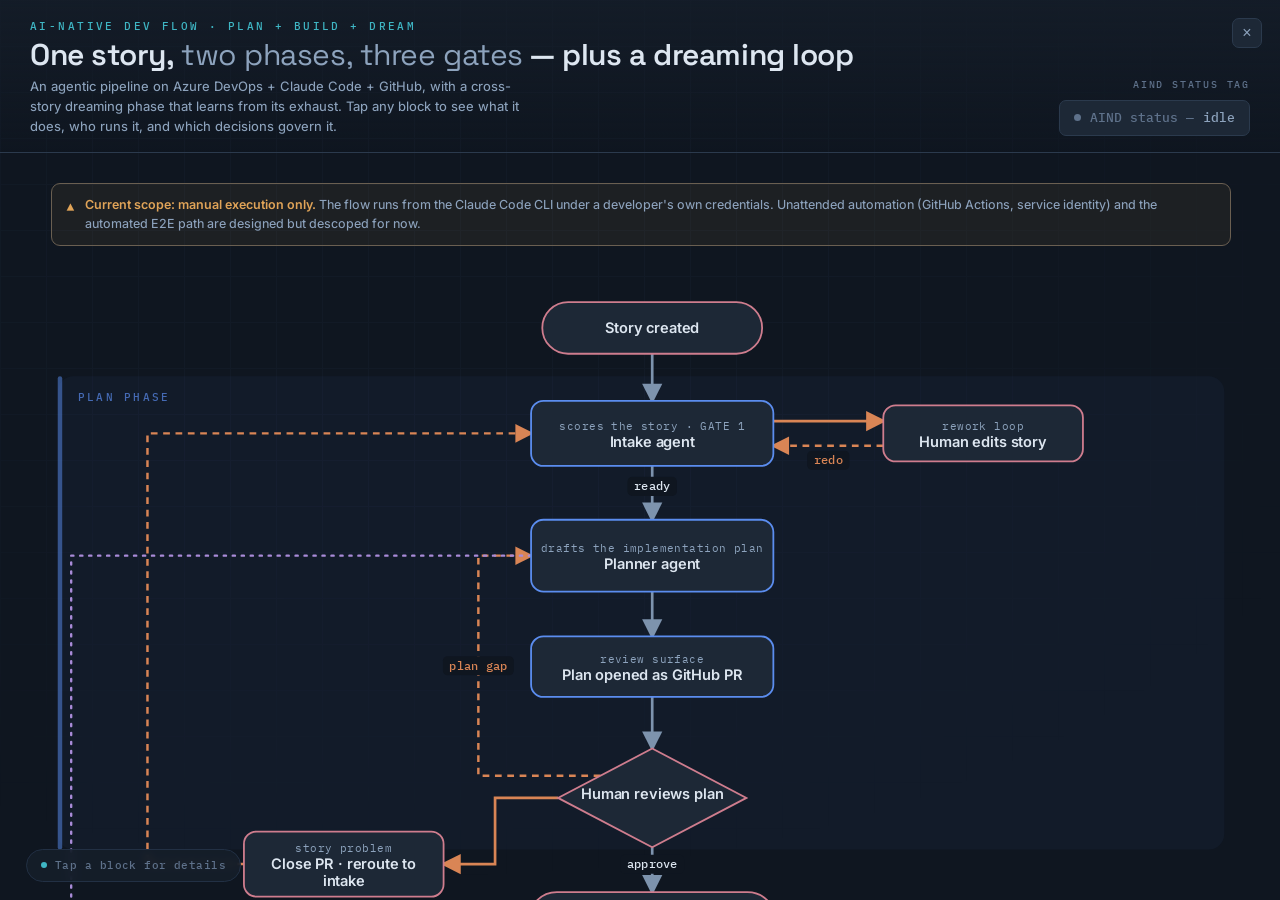
==== docs/index.html @ 2ff42624 "deploy: publish aind-flow.html to Pages (docs/index.html)" ====
<!DOCTYPE html>
<html lang="en">
<head>
<meta charset="UTF-8">
<meta name="viewport" content="width=device-width, initial-scale=1.0">
<title>AI-Native Dev Flow</title>
<link rel="preconnect" href="https://fonts.googleapis.com">
<link rel="preconnect" href="https://fonts.gstatic.com" crossorigin>
<link href="https://fonts.googleapis.com/css2?family=Space+Grotesk:wght@400;500;600;700&family=IBM+Plex+Mono:wght@400;500;600&family=Inter:wght@400;450;500;600&display=swap" rel="stylesheet">
<style>
  :root{
    --ground:#0f1620;
    --surface:#161f2b;
    --surface-2:#1d2836;
    --line:#2b3a4d;
    --line-soft:#223044;
    --text:#dde6f0;
    --text-dim:#8da3bd;
    --text-faint:#5e718a;
    --plan:#5b8def;
    --build:#8ea8c9;
    --cold:#3fb6c4;
    --warm:#e0a458;
    --gate:#d98555;
    --human:#cf7d8e;
    --terminal:#6fcf97;
    --dream:#a98bd8;
    --shadow:0 18px 50px -12px rgba(0,0,0,.6);
  }
  *{box-sizing:border-box;margin:0;padding:0}
  html,body{height:100%}
  body{
    background:var(--ground);
    color:var(--text);
    font-family:'Inter',system-ui,sans-serif;
    font-weight:450;
    line-height:1.55;
    -webkit-font-smoothing:antialiased;
    overflow:hidden;
  }
  /* faint blueprint grid on the ground */
  body::before{
    content:"";position:fixed;inset:0;pointer-events:none;z-index:0;
    background-image:
      linear-gradient(var(--line-soft) 1px,transparent 1px),
      linear-gradient(90deg,var(--line-soft) 1px,transparent 1px);
    background-size:46px 46px;
    opacity:.20;
    -webkit-mask-image:radial-gradient(ellipse 90% 80% at 35% 30%,#000 30%,transparent 85%);
            mask-image:radial-gradient(ellipse 90% 80% at 35% 30%,#000 30%,transparent 85%);
  }

  .app{position:relative;z-index:1;height:100vh;display:flex;flex-direction:column}

  /* ---- header ---- */
  header{
    padding:18px 30px 16px;
    border-bottom:1px solid var(--line);
    display:flex;align-items:flex-end;justify-content:space-between;gap:24px;
    background:linear-gradient(180deg,rgba(22,31,43,.7),rgba(15,22,32,0));
  }
  .titlewrap{display:flex;flex-direction:column;gap:5px;min-width:0}
  .eyebrow{
    font-family:'IBM Plex Mono',monospace;font-size:11px;letter-spacing:.22em;
    text-transform:uppercase;color:var(--cold);font-weight:500;
  }
  h1{
    font-family:'Space Grotesk',sans-serif;font-weight:600;
    font-size:clamp(20px,2.4vw,30px);letter-spacing:-.015em;line-height:1.02;
  }
  h1 .dim{color:var(--text-dim);font-weight:400}
  .sub{font-size:13px;color:var(--text-dim);max-width:62ch}

  /* persistent status chip — the signature element */
  .statuswrap{display:flex;flex-direction:column;align-items:flex-end;gap:7px;flex-shrink:0}
  .statuswrap .lbl{
    font-family:'IBM Plex Mono',monospace;font-size:10px;letter-spacing:.18em;
    text-transform:uppercase;color:var(--text-faint);
  }
  .tag{
    font-family:'IBM Plex Mono',monospace;font-size:13px;font-weight:500;
    padding:7px 14px;border-radius:7px;white-space:nowrap;
    border:1px solid var(--line);background:var(--surface-2);color:var(--text-dim);
    display:flex;align-items:center;gap:9px;transition:all .35s cubic-bezier(.4,0,.2,1);
  }
  .tag .dot{width:7px;height:7px;border-radius:50%;background:var(--text-faint);transition:all .35s;box-shadow:0 0 0 0 transparent}
  .tag.live{border-color:var(--accent,var(--cold));color:var(--text)}
  .tag.live .dot{background:var(--accent,var(--cold));box-shadow:0 0 0 4px color-mix(in srgb,var(--accent,var(--cold)) 22%,transparent)}
  .tag .pfx{color:var(--text-faint)}

  /* ---- main split ---- */
  .main{flex:1;display:flex;min-height:0}

  /* canvas / chart */
  .canvas{
    flex:1;min-width:0;position:relative;overflow:auto;
    padding:30px 26px 60px;
  }
  .canvas-inner{min-width:680px;max-width:1180px;margin:0 auto}
  svg{width:100%;height:auto;display:block;overflow:visible}

  /* node styling in svg */
  .node{cursor:pointer}
  .node .box{
    transition:transform .18s ease, filter .18s ease;
    transform-box:fill-box;transform-origin:center;
  }
  .node:hover .box{filter:brightness(1.16);transform:scale(1.018)}
  .node.sel .box{filter:brightness(1.05)}
  .node.sel .ring{opacity:1}
  .ring{opacity:0;transition:opacity .18s ease}
  .node text{font-family:'Inter',sans-serif;fill:var(--text);pointer-events:none;font-weight:500}
  .node .role{font-family:'IBM Plex Mono',monospace;font-weight:400;fill:var(--text-dim);font-size:9.5px;letter-spacing:.04em}
  .node .ttl{font-size:13px;font-weight:600;letter-spacing:-.01em}
  .edge{stroke:#7d93ad;stroke-width:2.4;fill:none}
  .edge.loop{stroke-dasharray:6 5;stroke-width:2.2}
  .edge.rework{stroke:var(--gate)}          /* rejection / send-back paths */
  .edge.fail{stroke:var(--warm)}            /* fail / retry paths */
  .edge.dream{stroke:var(--dream);stroke-dasharray:2 6;stroke-width:2.1;stroke-linecap:round}  /* lessons feeding the dreamer */
  .edgelabel{font-family:'IBM Plex Mono',monospace;font-size:10.5px;fill:var(--text);letter-spacing:.02em;font-weight:500}
  .edgelabel.rework{fill:var(--gate)}
  .edgelabel.fail{fill:var(--warm)}
  .edgelabel.dream{fill:var(--dream)}
  .gatelabel{font-family:'IBM Plex Mono',monospace;font-size:8.5px;fill:var(--text-dim);letter-spacing:.03em}
  .phaseband text{font-family:'IBM Plex Mono',monospace;font-size:10px;letter-spacing:.2em;text-transform:uppercase;font-weight:500}

  /* legend */
  .legend{
    display:flex;flex-wrap:wrap;gap:5px 18px;margin:26px auto 0;max-width:1180px;
    padding:14px 16px;border:1px solid var(--line-soft);border-radius:10px;
    background:rgba(22,31,43,.5);
  }
  .legend .grp{display:flex;align-items:center;gap:7px}
  .legend .sw{width:12px;height:12px;border-radius:3px;flex-shrink:0}
  .legend .sw.diamond{border-radius:2px;transform:rotate(45deg);width:10px;height:10px}
  .legend .k{font-size:11.5px;color:var(--text-dim)}
  .legend .k b{color:var(--text);font-weight:600}
  .legend .div{width:1px;align-self:stretch;background:var(--line-soft)}

  /* ---- detail panel ---- */
  .panel{
    width:392px;flex-shrink:0;border-left:1px solid var(--line);
    background:linear-gradient(180deg,var(--surface),var(--ground));
    display:flex;flex-direction:column;
    transition:margin-right .34s cubic-bezier(.4,0,.2,1);
  }
  .panel.closed{margin-right:-393px}
  .panel-scroll{overflow-y:auto;padding:26px 26px 40px;height:100%}
  .panel .kicker{
    font-family:'IBM Plex Mono',monospace;font-size:10px;letter-spacing:.16em;
    text-transform:uppercase;font-weight:500;display:flex;align-items:center;gap:8px;
    color:var(--accent,var(--cold));margin-bottom:12px;
  }
  .panel .kicker::before{content:"";width:22px;height:2px;background:var(--accent,var(--cold));border-radius:2px}
  .panel h2{
    font-family:'Space Grotesk',sans-serif;font-weight:600;font-size:23px;
    letter-spacing:-.02em;line-height:1.1;margin-bottom:6px;
  }
  .panel .meta{
    display:flex;flex-wrap:wrap;gap:6px;margin:14px 0 18px;
  }
  .pill{
    font-family:'IBM Plex Mono',monospace;font-size:10px;font-weight:500;
    padding:4px 9px;border-radius:20px;border:1px solid var(--line);
    color:var(--text-dim);letter-spacing:.02em;display:inline-flex;align-items:center;gap:6px;
  }
  .pill .pdot{width:6px;height:6px;border-radius:50%}
  .panel .body{font-size:13.5px;color:var(--text);line-height:1.62}
  .panel .body p{margin-bottom:13px}
  .panel .body p:last-child{margin-bottom:0}
  .panel .body strong{color:#fff;font-weight:600}
  .panel .body em{color:var(--cold);font-style:normal;font-family:'IBM Plex Mono',monospace;font-size:12px}

  .sechead{
    font-family:'IBM Plex Mono',monospace;font-size:10px;letter-spacing:.14em;
    text-transform:uppercase;color:var(--text-faint);font-weight:500;
    margin:22px 0 10px;padding-bottom:7px;border-bottom:1px solid var(--line-soft);
  }
  .statusrow{display:flex;align-items:center;gap:10px;padding:9px 12px;border:1px solid var(--line);border-radius:8px;background:var(--surface-2);font-family:'IBM Plex Mono',monospace;font-size:12px}
  .statusrow .dot{width:8px;height:8px;border-radius:50%;flex-shrink:0}
  .statusrow .pfx{color:var(--text-faint)}
  .statusrow.none{color:var(--text-faint);font-style:italic;font-family:'Inter',sans-serif;font-size:12.5px}

  .declist{display:flex;flex-direction:column;gap:7px}
  .dec{
    display:flex;gap:11px;padding:10px 12px;border:1px solid var(--line-soft);
    border-radius:8px;background:rgba(29,40,54,.5);align-items:baseline;
  }
  .dec .id{font-family:'IBM Plex Mono',monospace;font-size:11px;font-weight:600;color:var(--plan);flex-shrink:0;width:30px}
  .dec .txt{font-size:12px;color:var(--text-dim);line-height:1.5}

  .rellist{display:flex;flex-wrap:wrap;gap:6px}
  .rel{
    cursor:pointer;font-size:11.5px;padding:6px 11px;border-radius:7px;
    border:1px solid var(--line);background:var(--surface-2);color:var(--text-dim);
    transition:all .15s ease;display:inline-flex;align-items:center;gap:6px;
  }
  .rel:hover{border-color:var(--cold);color:var(--text);transform:translateY(-1px)}
  .rel .arr{color:var(--text-faint);font-family:'IBM Plex Mono',monospace}

  .empty{
    height:100%;display:flex;flex-direction:column;align-items:center;justify-content:center;
    text-align:center;padding:40px;gap:14px;
  }
  .empty .glyph{font-family:'IBM Plex Mono',monospace;font-size:34px;color:var(--line);font-weight:600}
  .empty h3{font-family:'Space Grotesk',sans-serif;font-weight:500;font-size:17px;color:var(--text-dim)}
  .empty p{font-size:13px;color:var(--text-faint);max-width:30ch}

  .closebtn{
    position:absolute;top:18px;right:18px;z-index:5;width:30px;height:30px;
    border:1px solid var(--line);background:var(--surface-2);border-radius:7px;
    color:var(--text-dim);cursor:pointer;font-size:16px;line-height:1;
    display:flex;align-items:center;justify-content:center;transition:all .15s;
  }
  .closebtn:hover{color:var(--text);border-color:var(--cold)}

  .scopebanner{
    margin:0 auto 18px;max-width:1180px;display:flex;gap:11px;align-items:flex-start;
    padding:11px 15px;border:1px solid color-mix(in srgb,var(--warm) 35%,var(--line));
    border-radius:9px;background:color-mix(in srgb,var(--warm) 7%,transparent);
  }
  .scopebanner .ic{font-family:'IBM Plex Mono',monospace;color:var(--warm);font-weight:600;font-size:13px;flex-shrink:0;margin-top:1px}
  .scopebanner .t{font-size:12.5px;color:var(--text-dim);line-height:1.55}
  .scopebanner .t b{color:var(--warm);font-weight:600}

  /* scrollbars */
  .canvas::-webkit-scrollbar,.panel-scroll::-webkit-scrollbar{width:10px;height:10px}
  .canvas::-webkit-scrollbar-thumb,.panel-scroll::-webkit-scrollbar-thumb{background:var(--line);border-radius:6px;border:2px solid var(--ground)}
  .canvas::-webkit-scrollbar-track,.panel-scroll::-webkit-scrollbar-track{background:transparent}

  .hint{
    position:absolute;bottom:18px;left:26px;
    font-family:'IBM Plex Mono',monospace;font-size:11px;color:var(--text-faint);
    letter-spacing:.04em;display:flex;align-items:center;gap:8px;
    padding:7px 14px;border:1px solid var(--line-soft);border-radius:20px;
    background:rgba(22,31,43,.85);backdrop-filter:blur(4px);pointer-events:none;
    transition:opacity .4s;
  }
  .hint .pulse{width:6px;height:6px;border-radius:50%;background:var(--cold);animation:pulse 1.8s infinite}
  @keyframes pulse{0%,100%{opacity:1}50%{opacity:.3}}

  @media (max-width:1080px){
    .panel{position:fixed;right:0;top:0;height:100vh;z-index:30;box-shadow:var(--shadow);width:min(392px,90vw)}
    .panel.closed{margin-right:calc(-1 * min(393px,90vw))}
  }
  @media (max-width:680px){
    header{flex-direction:column;align-items:flex-start;gap:14px}
    .statuswrap{align-items:flex-start}
    .legend{font-size:10px}
  }
  @media (prefers-reduced-motion:reduce){
    *{transition:none!important;animation:none!important}
  }
</style>
</head>
<body>
<div class="app">
  <header>
    <div class="titlewrap">
      <div class="eyebrow">AI-Native Dev Flow · Plan + Build + Dream</div>
      <h1>One story, <span class="dim">two phases, three gates</span> — plus a dreaming loop</h1>
      <div class="sub">An agentic pipeline on Azure DevOps + Claude Code + GitHub, with a cross-story dreaming phase that learns from its exhaust. Tap any block to see what it does, who runs it, and which decisions govern it.</div>
    </div>
    <div class="statuswrap">
      <div class="lbl">AIND status tag</div>
      <div class="tag" id="statusTag"><span class="dot"></span><span class="pfx">AIND status —</span> <span id="statusText">idle</span></div>
    </div>
  </header>

  <div class="main">
    <div class="canvas" id="canvas">
      <div class="scopebanner">
        <span class="ic">▲</span>
        <span class="t"><b>Current scope: manual execution only.</b> The flow runs from the Claude Code CLI under a developer's own credentials. Unattended automation (GitHub Actions, service identity) and the automated E2E path are designed but descoped for now.</span>
      </div>
      <div class="canvas-inner" id="chartHost"></div>
      <!-- legend injected after svg -->
      <div class="legend" id="legend"></div>
      <div class="hint" id="hint"><span class="pulse"></span> Tap a block for details</div>
    </div>

    <aside class="panel closed" id="panel">
      <button class="closebtn" id="closeBtn" aria-label="Close details">×</button>
      <div class="panel-scroll" id="panelScroll">
        <div class="empty" id="emptyState">
          <div class="glyph">{ }</div>
          <h3>Nothing selected</h3>
          <p>Pick any node in the flow to inspect its role, agent temperature, and governing decisions.</p>
        </div>
        <div id="detail" style="display:none"></div>
      </div>
    </aside>
  </div>
</div>

<script>
/* ============================================================
   DATA MODEL — every node, grounded in the design docs
   ============================================================ */
const PHASE = {
  plan:   {name:'Plan phase',   color:'var(--plan)'},
  build:  {name:'Build phase',  color:'var(--build)'},
  dream:  {name:'Dreaming phase',color:'var(--dream)'},
  terminal:{name:'',            color:'var(--terminal)'}
};
const TEMP = {
  human:{label:'Human',      color:'var(--human)'},
  warm: {label:'Warm agent', color:'var(--warm)'},
  cold: {label:'Cold agent', color:'var(--cold)'},
  auto: {label:'Automated',  color:'var(--plan)'},
  ci:   {label:'CI / gate',  color:'var(--gate)'},
  dream:{label:'Dreamer (cold)',color:'var(--dream)'},
  term: {label:'Terminal',   color:'var(--terminal)'}
};

// status palette per state (matches the chip accent)
const STATUS = {
  'Ready for intake':        'var(--plan)',
  'Intake declined':         'var(--gate)',
  'Intake approved':         'var(--plan)',
  'Generating plan':         'var(--plan)',
  'Plan ready for review':   'var(--plan)',
  'Ready for implementation':'var(--build)',
  'In implementation':       'var(--build)',
  'Needs attention':         'var(--gate)',
  'Implementation complete': 'var(--terminal)',
  'No per-story tag — cross-story': 'var(--dream)'
};

const NODES = {
  story:{
    kind:'terminal', phase:'terminal', temp:'human', shape:'round',
    title:'Story created', role:'entry',
    status:'Ready for intake',
    body:`<p>A <strong>user story</strong> is the unit of work, authored by a developer or tech lead in Azure DevOps. It carries a title, intent, and acceptance criteria.</p><p>The human submits it for scoring by setting <em>AIND status — Ready for intake</em>. This is the single entry point to the whole flow.</p>`,
    decisions:[['D1','Intake runs first; the story gate is unskippable.']],
    related:['intake']
  },
  intake:{
    kind:'gate', phase:'plan', temp:'auto', shape:'rect',
    title:'Intake agent', role:'scores the story · GATE 1',
    status:'Ready for intake',
    body:`<p><strong>The first of three gates</strong>, and the only unskippable one. The intake agent scores the story against a readiness rubric and records its reasoning as comments on the work item.</p><p>It <strong>suggests</strong> fixes but never edits the story — the human owns the story text. The rubric at <em>.claude/intake-rubric.md</em> is two-layer (baked-in core + per-project extensions) and hybrid: objective criteria are pass/fail, judgment criteria are advisory comments.</p><p>Outcome: <em>Intake approved</em> or <em>Intake declined</em>.</p>`,
    decisions:[['D2','Intake agent scores; suggests but does not author.'],['D11','Two-layer hybrid readiness rubric.']],
    related:['story','editstory','planner']
  },
  editstory:{
    kind:'rework', phase:'plan', temp:'human', shape:'rect',
    title:'Human edits story', role:'rework loop',
    status:'Intake declined',
    body:`<p>A declined story returns to its author. The human revises it against the intake agent's comments and resubmits as <em>Ready for intake</em>.</p><p>The gate is unskippable by design: a fixed story always passes back through intake before any planning cost is spent.</p>`,
    decisions:[['D1','Bad story → edit & re-intake (route by root cause).']],
    related:['intake']
  },
  planner:{
    kind:'proc', phase:'plan', temp:'auto', shape:'rect',
    title:'Planner agent', role:'drafts the implementation plan',
    status:'Generating plan',
    body:`<p>On <em>Intake approved</em>, the planner turns the story into an implementation plan — markdown at <em>/plans/&lt;id&gt;/plan.md</em> — and opens it as its own GitHub PR. Status is <em>Generating plan</em> while it works.</p><p>It never blocks waiting for an answer. Where it hits a genuine choice it proceeds on a reasonable assumption and records each assumption / open question <strong>both</strong> under a heading in the plan <strong>and</strong> as an individual resolvable PR review thread — so none can be silently skipped before merge.</p><p>It also records two orthogonal testing recommendations: whether the story warrants spec-level tests (D8) and a live/E2E test (D9).</p><p>Opening the plan PR also establishes the <strong>artifact links</strong> (D17): the PR is native-linked to the work item (Azure Boards ↔ GitHub integration) and carries an <em>AIND-LINKS</em> block in its body. The work-item ID is the join value; branch names are never assumed.</p>`,
    decisions:[['D5','Plan reviewed as a GitHub PR; assumptions as resolvable threads.'],['D10','Separate plan-PR, merged to the integration branch first.'],['D17','Establishes the work-item↔plan↔PR links.']],
    related:['intake','planpr','planrev']
  },
  planpr:{
    kind:'artifact', phase:'plan', temp:'auto', shape:'rect',
    title:'Plan opened as GitHub PR', role:'review surface',
    status:'Plan ready for review',
    body:`<p>The plan PR is the review surface — inline comments, request-changes, revision diffs. Once it is open, status becomes <em>Plan ready for review</em>.</p><p>It is a <strong>separate</strong> PR that merges to the project's integration branch <strong>before any code branch exists</strong>. This is what makes "the merged spec" a frozen, immutable artifact the build phase's cold agents can re-ground from. The merged plan stays in the repo as living documentation.</p><p>The PR is native-linked to the ADO work item and carries an <em>AIND-LINKS</em> block in its body (work-item URL + plan path), so later agents can navigate back from the PR (D17).</p>`,
    decisions:[['D10','Separate plan-PR merged first; frozen spec; living docs.'],['D17','Native link + AIND-LINKS block in the PR body.']],
    related:['planner','planrev']
  },
  planrev:{
    kind:'gate', phase:'plan', temp:'human', shape:'diamond',
    title:'Human reviews plan', role:'plan gate · GATE 2',
    status:'Plan ready for review',
    body:`<p><strong>The second gate</strong>, and a human one. The reviewer works through the plan PR — including every assumption / open-question thread, which the branch's "require conversation resolution" rule forces them to clear before merge.</p><p>Three outcomes route by root cause: a <strong>plan gap</strong> → the planner revises in the same PR (status unchanged); a <strong>story problem</strong> surfaced by the plan → close the PR, reroute to intake; <strong>approval</strong> → merge and set <em>Ready for implementation</em>, which also ratifies the two testing recommendations.</p>`,
    decisions:[['D1','Route by root cause; story problem → close PR, re-intake.'],['D5','Assumption threads must resolve before merge.']],
    related:['planpr','reroute','planner','readyimpl']
  },
  reroute:{
    kind:'rework', phase:'plan', temp:'human', shape:'rect',
    title:'Close PR · reroute to intake', role:'story problem',
    status:'Ready for intake',
    body:`<p>Sometimes the act of planning reveals the <strong>story itself</strong> was wrong — not just the plan. The human closes the stale plan PR and sends the item all the way back to <em>Ready for intake</em> so the story can be fixed and re-scored.</p><p>This is distinct from a plan gap, which is fixed inside the PR without moving the status.</p>`,
    decisions:[['D1','Story problem at review → back to intake + close stale PR.']],
    related:['planrev','intake']
  },
  readyimpl:{
    kind:'milestone', phase:'plan', temp:'human', shape:'round',
    title:'Ready for implementation', role:'plan phase complete',
    status:'Ready for implementation',
    body:`<p>The plan is approved and merged; the plan phase is done. The human sets <em>Ready for implementation</em> and the build phase may begin.</p><p>This single human action also <strong>ratifies the planner's two testing recommendations</strong> — whether spec-level tests and a live/E2E test run in the build phase.</p>`,
    decisions:[['D8','Spec-test recommendation ratified here.'],['D9','Live-test recommendation ratified here.']],
    related:['planrev','testq']
  },
  testq:{
    kind:'branch', phase:'build', temp:'auto', shape:'diamond',
    title:'Plan calls for spec tests?', role:'planner-gated',
    status:'In implementation',
    body:`<p>The build phase opens; status becomes <em>In implementation</em> and stays there through everything below (coarse/fine split — the tag tracks the phase, the PR owns the iteration).</p><p>If the plan called for spec-level tests, the optional test-writer step runs first. If not, the flow skips straight to the coder.</p>`,
    decisions:[['D4','Coarse tag vs. fine PR iteration.'],['D8','Optional, planner-gated test-first step.']],
    related:['readyimpl','testwriter','coder']
  },
  testwriter:{
    kind:'proc', phase:'build', temp:'cold', shape:'rect',
    title:'Test-writer drafts behavioral tests', role:'cold · independent',
    status:'In implementation',
    body:`<p>A <strong>cold</strong> agent — separate invocation, re-grounded only from the merged spec & plan, never the coder's context. It writes <strong>failing behavioral / acceptance-level tests</strong>: input→expected-behavior, tied to the ACs, agnostic to internal structure.</p><p>It deliberately does <strong>not</strong> write unit tests — those presuppose implementation seams that don't exist yet, and writing them from the spec alone would mean silently designing the code.</p><p>The suite lands on the <strong>same branch</strong> as the upcoming code (not a separate test-PR), as the first commits.</p>`,
    decisions:[['D8','Cold test-writer; behavioral level; no unit tests.'],['D14','Suite on the same branch as the code.']],
    related:['testq','testrev','coder']
  },
  testrev:{
    kind:'gate', phase:'build', temp:'human', shape:'rect',
    title:'Human reviews test suite', role:'before any code',
    status:'In implementation',
    body:`<p>A human reviews the behavioral suite <strong>before implementation starts</strong>, at the test-only state of the branch. This review lives inside the implementation phase — no separate PR, no new status.</p><p>Reviewing behavioral (not unit) tests is what makes this possible: you can meaningfully review tests for code that doesn't exist yet only when they assert behavior, not internal seams.</p>`,
    decisions:[['D8','Suite reviewed pre-impl, inside the phase.'],['D14','Reviewed at the test-only commit on the branch.']],
    related:['testwriter','coder']
  },
  coder:{
    kind:'proc', phase:'build', temp:'warm', shape:'rect',
    title:'Coding agent implements spec', role:'warm · builds the code',
    status:'In implementation',
    body:`<p>The coder implements the spec — against a red behavioral suite where one exists — and writes its own <strong>unit-level tests</strong> for the seams it creates (warm and cheap: it's testing structure it is actively building).</p><p>If it cannot get the behavioral suite green after its retry cap, it stops and raises <em>Needs attention</em> rather than looping. A merge conflict from concurrent work gets one automated rebase attempt before the same escalation.</p>`,
    decisions:[['D7','Coder implements; warm unit tests.'],['D8','Coder writes units; cold writer wrote behavior.'],['D12','Stuck → Needs attention (one rebase try for conflicts).']],
    related:['testrev','polish','stuck']
  },
  polish:{
    kind:'proc', phase:'build', temp:'warm', shape:'rect',
    title:'Polish agent cleans up', role:'warm · in-context',
    status:'In implementation',
    body:`<p>An in-context (warm) pass for code style, formatting, and self-consistency, working from the coder's own context.</p><p>Note the asymmetry: polish is warm <strong>by design</strong> — it is the coder tidying work it already understands — so it is explicitly <strong>not</strong> an independent check. That job belongs to the cold reviewer.</p>`,
    decisions:[['D7','Warm polish is not an independent check; the reviewer is.']],
    related:['coder','codepr']
  },
  codepr:{
    kind:'artifact', phase:'build', temp:'auto', shape:'rect',
    title:'Coder opens code PR', role:'implementation surface',
    status:'In implementation',
    body:`<p>The coder opens a GitHub PR for the code. It carries the whole red→green history — the behavioral suite as the first commits, implementation on top.</p><p>Opening the PR triggers CI.</p><p>Like the plan PR, it is native-linked to the work item and carries an <em>AIND-LINKS</em> block — here also including the plan-PR URL — so the cold reviewer and E2E agent can resolve the spec and work item from the PR alone (D17).</p>`,
    decisions:[['D14','One PR carries red→green; tests + code together.'],['D17','Native link + AIND-LINKS block (incl. plan-PR URL).']],
    related:['polish','ci']
  },
  ci:{
    kind:'gate', phase:'build', temp:'ci', shape:'diamond',
    title:'CI gates', role:'objective checks',
    status:'In implementation',
    body:`<p>CI runs the objective gates: build, lint, coverage, security, and the test suite — the cold writer's behavioral tests plus the coder's unit tests. (Until the testing strategy was defined, CI's test gate had nothing behind it.)</p><p>A failure routes back to the coder like any other. A pass moves to the live-test question.</p>`,
    decisions:[['D8','CI test gate now runs behavioral + unit suites.']],
    related:['codepr','coder','e2eq']
  },
  e2eq:{
    kind:'branch', phase:'build', temp:'auto', shape:'diamond',
    title:'Plan calls for live tests?', role:'planner-gated',
    status:'In implementation',
    body:`<p>If the plan called for a live/end-to-end test, a pre-merge blocking gate runs on the code PR. If not, the flow goes straight to code review.</p><p>The two test recommendations are orthogonal — a backend story might get spec tests but no live test; a UI change the reverse.</p>`,
    decisions:[['D9','Optional, planner-gated, pre-merge live gate.']],
    related:['ci','e2e','review']
  },
  e2e:{
    kind:'gate', phase:'build', temp:'cold', shape:'rect',
    title:'E2E gate: agent or manual', role:'live test · pre-merge',
    status:'In implementation',
    body:`<p>The running application is exercised through user-visible scenarios tied to the ACs; a failure blocks merge. How the gate is cleared is left per-project because running the app is inherently per-repo.</p><p><strong>In current scope only the manual path is available:</strong> a developer runs the app locally and signals the pass in the PR. The automated cold-E2E-agent path is deferred — it needs the descoped automation layer and a deployment/preview story.</p>`,
    decisions:[['D9','Cold E2E agent OR manual developer pass.'],['D15','Manual path now; automated path deferred.']],
    related:['e2eq','coder','review']
  },
  review:{
    kind:'gate', phase:'build', temp:'cold', shape:'diamond',
    title:'Reviewer agent reviews diff', role:'code gate · GATE 3',
    status:'In implementation',
    body:`<p><strong>The third gate.</strong> A <strong>cold</strong> reviewer — separate invocation, re-grounded only from the PR diff, merged spec, and project rules, never the coder's transcript. Independence is enforced structurally, not by instruction.</p><p>Where a behavioral suite exists, conformance is partly enforced by red→green, so the reviewer refocuses on what tests can't express — coding style, auth, logging, and other cross-cutting concerns — plus spec edge cases the suite missed. It also flags any unexplained change to the behavioral test files.</p><p>Given only the PR, it resolves the spec and work item by reading the <em>AIND-LINKS</em> block in the PR body — no ADO round-trip needed. If a stored link and a derived guess disagree, the stored link wins and it flags the mismatch (D17).</p>`,
    decisions:[['D7','Cold reviewer; structural independence.'],['D8','Reviewer refocuses on cross-cutting concerns.'],['D14','Flags unexplained test-file changes.'],['D17','Resolves spec/work item via AIND-LINKS.']],
    related:['e2e','fix','escalate','merged']
  },
  fix:{
    kind:'proc', phase:'build', temp:'warm', shape:'rect',
    title:'Coder fixes or rebuts', role:'in-thread iteration',
    status:'In implementation',
    body:`<p>A reviewer pass is: the reviewer comments, and the coder either fixes the issue or pushes back in the thread. They iterate for <strong>up to three reviewer passes</strong>.</p><p>The loop exits as soon as the reviewer has no open comments — so the cap only bites on a genuine deadlock, not on normal iteration. None of this moves the tag; it all lives in the PR.</p>`,
    decisions:[['D7','≤3 reviewer passes; exits early on approval.'],['D4','Iteration lives in the PR, not the tag.']],
    related:['review','escalate']
  },
  escalate:{
    kind:'rework', phase:'build', temp:'human', shape:'rect',
    title:'Human posts verdict', role:'tiebreaker',
    status:'In implementation',
    body:`<p>If comments remain open after the third pass, the item escalates to a human, who reads the PR threads — the disagreement is visible there, not synthesized — and posts a verdict.</p><p>The coder executes that verdict, one final reviewer pass follows, then the PR merges. This is a <strong>disagreement</strong> tiebreak: it deliberately does <strong>not</strong> move the tag, unlike a stuck-state.</p>`,
    decisions:[['D7','Human verdict breaks a deadlock; coder executes.']],
    related:['review','fix','merged']
  },
  stuck:{
    kind:'stuck', phase:'build', temp:'ci', shape:'rect',
    title:'Needs attention', role:'stuck-state · halts',
    status:'Needs attention',
    body:`<p>The one state for an agent that has <strong>stopped and cannot proceed</strong> — planner can't plan, coder can't get tests green, or an unresolvable merge conflict — after exhausting its retry cap.</p><p>It sets <em>Needs attention</em>, posts what it tried and why it's stuck, and waits. A human resolves the blocker and re-triggers the phase it came from. This is distinct from the reviewer disagreement tiebreak, which keeps working and never moves the tag.</p>`,
    decisions:[['D12','One generalized stuck-state protocol; returns to origin phase.']],
    related:['coder','review']
  },
  merged:{
    kind:'terminal', phase:'terminal', temp:'term', shape:'round',
    title:'PR merged', role:'build phase complete',
    status:'Implementation complete',
    body:`<p>The terminal state. In current (manual) scope a human merges the code PR after reviewer approval, and a single CLI command writes the terminal tag as part of the same step — <strong>merge first, then tag</strong>, so a failed tag-write leaves the item recoverable rather than falsely complete.</p><p>Status becomes <em>Implementation complete</em>. Auto-merge and an Action-driven tag-write are deferred to the automation phase.</p>`,
    decisions:[['D13','Human-gated merge + CLI tag-write; merge-then-tag.']],
    related:['review','escalate','emithub']
  },

  /* ---- DREAMING PHASE (non-linear, cross-story) ---- */
  emithub:{
    kind:'artifact', phase:'dream', temp:'warm', shape:'rect',
    title:'Lessons-learned records', role:'warm emission · every agent',
    status:'No per-story tag — cross-story',
    body:`<p>Every automated agent — intake, planner, test-writer, coder, polish, reviewer, E2E — ends its session by emitting a structured <strong>lessons-learned record</strong>: what it tried, where it iterated and why, and what it would do differently.</p><p>This emission is deliberately <strong>warm</strong> — the agent reflecting on its own run, the only party that knows <em>why</em> it did what it did. Warm self-report is fine here because emission only contributes raw signal; it does not <strong>decide</strong> anything. (That is the same reason warm self-grading is forbidden for <em>gating</em> but allowed for <em>emission</em>.)</p><p>These records accumulate across many stories and are the raw material the dreamer synthesises.</p>`,
    decisions:[['D16','Warm per-agent emission; raw signal only.']],
    related:['dreamer','planner','coder','review']
  },
  dreamer:{
    kind:'proc', phase:'dream', temp:'dream', shape:'rect',
    title:'Dreamer synthesises lessons', role:'cold · cross-story',
    status:'No per-story tag — cross-story',
    body:`<p>On a regular cadence, a <strong>cold dreamer agent</strong> reviews the accumulated lessons-learned records and proposes improvements. It is <strong>cold</strong> — a separate invocation re-grounded only from the emitted lessons plus artifacts, never any agent's running context — the same re-grounding contract as the reviewer, test-writer, and E2E agent.</p><p>The phase's shape is <strong>reflect-warm / synthesise-cold</strong>: warmth where it is cheap (an agent reporting its own run), independence where it counts (deciding whether a lesson is a real, recurring pattern or a one-off). The dreamer's coldness is what keeps the synthesis of those warm reports honest.</p><p><strong>Cadence</strong> is left open at the framework level — e.g. every X <em>Implementation complete</em> items; the exact number is a tuning detail, like the retry-cap N.</p>`,
    decisions:[['D16','Cold dreamer; reflect-warm / synthesise-cold; cadence left open.']],
    related:['emithub','dreampr','parklot']
  },
  dreampr:{
    kind:'artifact', phase:'dream', temp:'dream', shape:'rect',
    title:'PR against .claude', role:'one dream cycle = one PR',
    status:'No per-story tag — cross-story',
    body:`<p>Every improvement the dreamer proposes lands as a <strong>GitHub PR against <em>.claude</em></strong> — <strong>one dream cycle is one PR</strong>. Each proposed change is individually reviewable, rejectable, auditable, and revertible (the same property D5 gives plan assumptions).</p><p>The dreamer's authority is <strong>hard-bounded to the agent-config / "learned behavior" layer</strong>: skills, agent prompts, the intake rubric, project rules. It may <strong>never</strong> propose changes to the flow itself — the status model, the gates, and the structural decisions D1–D15 are out of bounds. Improving <em>how</em> an agent does its job is in scope; redesigning <em>the job</em> is not.</p>`,
    decisions:[['D16','PR against .claude; one cycle = one PR; authority bounded to config.']],
    related:['dreamer','dreamdecide']
  },
  dreamdecide:{
    kind:'gate', phase:'dream', temp:'human', shape:'diamond',
    title:'Human accepts or rejects', role:'dream gate · permanent',
    status:'No per-story tag — cross-story',
    body:`<p>A human reviews the dreamer's PR and <strong>accepts or rejects</strong> it. The dreamer <strong>proposes</strong>; the human <strong>disposes</strong>.</p><p>This human gate is <strong>permanent</strong> — not a manual-scope limitation to be lifted once automation arrives, but the same <em>agent-suggests / human-decides</em> pattern as intake (D2) and merge (D13), applied to the <strong>highest-blast-radius write in the whole system</strong>. The dreamer modifies the very files every other agent reads on every run, so a bad lesson merged unreviewed would silently degrade all future work rather than break one story. An accepted PR updates <em>.claude</em>; the improved agents are used by all subsequent runs.</p>`,
    decisions:[['D16','Permanent human accept/reject gate; highest blast radius.']],
    related:['dreampr','dreamer']
  },
  parklot:{
    kind:'rework', phase:'dream', temp:'human', shape:'rect',
    title:'Parking-lot note for a human', role:'structural problem',
    status:'No per-story tag — cross-story',
    body:`<p>If the dreamer detects what looks like a <strong>structural</strong> problem — a recurring failure that no amount of prompt-tuning seems to fix — it may <strong>raise it as a parking-lot note for a human to consider</strong>, but it must <strong>not</strong> encode such a change as a mergeable diff.</p><p>This is the escape valve that keeps the authority boundary honest: a self-improving agent that could rewrite its own gates is exactly the failure the boundary exists to design out. Structural change stays a human decision, fed back into the design log (D1–D16), not the dreamer's PR.</p>`,
    decisions:[['D16','Structural problems → human parking-lot note, never a diff.']],
    related:['dreamer','dreamdecide']
  }
};

/* ============================================================
   LAYOUT — positions on a vertical flow grid
   columns: main spine ~x=300; side rework ~x=70/95; branches offset
   ============================================================ */
const W = 940;
// lane reference: phase rail ~28 | far-left loop lanes 70-150 | left nodes ~200 | spine 480 | right nodes ~770
const SPINE = 480;
const L = {
  story:      {x:SPINE,y:34,  w:196,h:46},
  intake:     {x:SPINE,y:122, w:216,h:58},
  editstory:  {x:775, y:126, w:178,h:50, align:'r'},
  planner:    {x:SPINE,y:228, w:216,h:64},
  planpr:     {x:SPINE,y:332, w:216,h:54},
  planrev:    {x:SPINE,y:432, w:168,h:88, diamond:true},
  reroute:    {x:205, y:506, w:178,h:58, align:'l'},
  readyimpl:  {x:SPINE,y:560, w:220,h:50},
  testq:      {x:SPINE,y:652, w:182,h:90, diamond:true},
  testwriter: {x:205, y:665, w:196,h:64, align:'l'},
  testrev:    {x:205, y:752, w:196,h:50, align:'l'},
  coder:      {x:SPINE,y:782, w:216,h:66},
  polish:     {x:SPINE,y:884, w:216,h:52},
  stuck:      {x:775, y:783, w:172,h:64, align:'r'},
  codepr:     {x:SPINE,y:980, w:216,h:50},
  ci:         {x:SPINE,y:1074,w:168,h:88, diamond:true},
  e2eq:       {x:SPINE,y:1200,w:182,h:90, diamond:true},
  e2e:        {x:205, y:1213,w:196,h:64, align:'l'},
  review:     {x:SPINE,y:1332,w:176,h:94, diamond:true},
  fix:        {x:190, y:1346,w:188,h:52, align:'l'},
  escalate:   {x:775, y:1348,w:172,h:62, align:'r'},
  merged:     {x:SPINE,y:1470,w:200,h:48},
  // ---- dreaming phase: a horizontal row below the build spine (non-linear) ----
  emithub:    {x:120, y:1640,w:188,h:66, align:'c'},
  dreamer:    {x:368, y:1640,w:188,h:66, align:'c'},
  dreampr:    {x:606, y:1640,w:176,h:66, align:'c'},
  dreamdecide:{x:830, y:1636,w:178,h:96, diamond:true},
  parklot:    {x:368, y:1762,w:200,h:60, align:'c'}
};
const CANVAS_H = 1850;

/* edges: [from,to, type, label, side, cat]
   type: 'flow' normal, 'loop' dashed back-edge
   cat:  undefined = forward (steel), 'rework' = rejection/send-back (rust), 'fail' = fail/retry (amber)
   route: how the edge is drawn (see renderEdge). lane: explicit x for vertical-travel loops. */
const EDGES = [
  // ---- main spine (straight vertical, all clear) ----
  ['story','intake',{route:'V'}],
  ['intake','planner',{route:'V',label:'ready'}],
  ['planner','planpr',{route:'V'}],
  ['planpr','planrev',{route:'V'}],
  ['planrev','readyimpl',{route:'V',label:'approve'}],
  ['readyimpl','testq',{route:'V'}],
  ['testq','coder',{route:'V',label:'no'}],          // spec-tests? no -> straight to coder
  ['coder','polish',{route:'V'}],
  ['polish','codepr',{route:'V'}],
  ['codepr','ci',{route:'V'}],
  ['ci','e2eq',{route:'V',label:'pass'}],
  ['e2eq','review',{route:'V',label:'no'}],           // live? no -> straight to reviewer
  ['review','merged',{route:'V',label:'approve'}],

  // ---- forward side-trips to LEFT nodes (out, down, back) using a left re-join lane ----
  ['testq','testwriter',{route:'toLeft',label:'yes'}],   // diamond -> left node
  ['testwriter','testrev',{route:'leftStack'}],          // left node -> left node (straight down)
  ['testrev','coder',{route:'fromLeft',lane:340,enterY:798}],       // enters coder left-upper
  ['e2eq','e2e',{route:'toLeft',label:'yes'}],
  ['e2e','review',{route:'downToReviewTop',label:'pass'}],

  // ---- forward side-trips to RIGHT nodes ----
  ['review','escalate',{route:'toRight',label:'3× no',cat:'rework'}],

  // ---- REWORK loops (rust) ----
  ['intake','editstory',{route:'toRightLevel',cat:'rework'}],     // decline: across to edit (right)
  ['editstory','intake',{route:'fromRightLevel',cat:'rework',label:'redo'}], // back, offset row
  ['planrev','reroute',{route:'toLeftDrop',cat:'rework'}],
  ['reroute','intake',{route:'loopUpLeft',cat:'rework',lane:30}],   // far-left lane 30
  ['planrev','planner',{route:'loopUp',cat:'rework',lane:325,label:'plan gap'}], // mid-left lane
  ['escalate','review',{route:'fromRightLevel',cat:'rework'}],      // verdict path back (offset)
  ['escalate','merged',{route:'loopDownRight',cat:'rework',lane:905,label:'verdict'}],

  // ---- reviewer iteration (review <-> fix), level pair, offset rows ----
  ['review','fix',{route:'toLeftLevel',label:'comments'}],
  ['fix','review',{route:'fromLeftLevel'}],

  // ---- FAIL loops (amber) ----
  ['coder','stuck',{route:'toRightLevel',cat:'fail',label:'stuck'}],
  ['stuck','coder',{route:'fromRightLevel',cat:'fail',label:'resolved'}],
  ['ci','coder',{route:'loopUpLeft',cat:'fail',lane:80,enterY:834,label:'fail'}],   // inner lane -> bottom entry
  ['e2e','coder',{route:'loopUpLeft',cat:'fail',lane:55,enterY:816,label:'fail'}],   // outer lane -> middle entry

  // ---- DREAMING PHASE (purple) ----
  // build phase hands its exhaust down into the emission hub
  ['merged','emithub',{route:'spineToDreamHub',cat:'dream',label:'session ends'}],
  // dashed "lessons" feeders: representative agents emit upward-in-flow into the hub
  ['planner','emithub',{route:'dreamFeed',cat:'dream',lane:-38}],
  ['coder','emithub',{route:'dreamFeed',cat:'dream',lane:-30}],
  ['review','emithub',{route:'dreamFeed',cat:'dream',lane:-22}],
  // the dreaming row itself (left to right)
  ['emithub','dreamer',{route:'H',label:'on cadence'}],
  ['dreamer','dreampr',{route:'H'}],
  ['dreampr','dreamdecide',{route:'H',label:'propose'}],
  // structural problems peel off downward to a human note
  ['dreamer','parklot',{route:'dreamDrop',cat:'rework',label:'structural?'}]

];

/* ============================================================
   RENDER SVG
   ============================================================ */
function shapeColor(n){
  // node fill tone derived from temp; gates/branches get gate edge
  return TEMP[n.temp].color;
}
function buildSVG(){
  const host = document.getElementById('chartHost');
  const PADX = 56; // horizontal breathing room so side nodes/labels don't clip
  let s = `<svg viewBox="${-PADX} 0 ${W+PADX*2} ${CANVAS_H}" role="img" aria-label="AI-native dev flow chart">`;
  // defs
  s += `<defs>
    <marker id="arrow" viewBox="0 0 12 12" refX="9.5" refY="6" markerWidth="9" markerHeight="9" orient="auto-start-reverse">
      <path d="M1,1 L11,6 L1,11 z" fill="#7d93ad"/></marker>
    <marker id="arrow-rework" viewBox="0 0 12 12" refX="9.5" refY="6" markerWidth="9" markerHeight="9" orient="auto-start-reverse">
      <path d="M1,1 L11,6 L1,11 z" fill="var(--gate)"/></marker>
    <marker id="arrow-fail" viewBox="0 0 12 12" refX="9.5" refY="6" markerWidth="9" markerHeight="9" orient="auto-start-reverse">
      <path d="M1,1 L11,6 L1,11 z" fill="var(--warm)"/></marker>
    <marker id="arrow-dream" viewBox="0 0 12 12" refX="9.5" refY="6" markerWidth="9" markerHeight="9" orient="auto-start-reverse">
      <path d="M1,1 L11,6 L1,11 z" fill="var(--dream)"/></marker>
  </defs>`;

  // phase swimlanes — full-width tinted bands BEHIND everything (can't be crossed)
  s += phaseBand('PLAN PHASE', 100, 522, 'var(--plan)');
  s += phaseBand('BUILD PHASE', 600, 1518, 'var(--build)');
  s += phaseBand('DREAMING PHASE · NON-LINEAR · CROSS-STORY', 1596, 1836, 'var(--dream)');

  // edges (under nodes, over the bands)
  EDGES.forEach(e=> s += renderEdge(e));

  // nodes
  for(const id in L){ s += renderNode(id); }

  s += `</svg>`;
  host.innerHTML = s;

  // attach listeners
  document.querySelectorAll('.node').forEach(g=>{
    g.addEventListener('click',()=> select(g.dataset.id));
    g.addEventListener('keydown',ev=>{ if(ev.key==='Enter'||ev.key===' '){ev.preventDefault();select(g.dataset.id);} });
  });
}

function phaseBand(label,y1,y2,color){
  const PADX=56;
  const x0=-PADX+6, bw=W+PADX*2-12, h=y2-y1;
  return `<g class="phaseband">
    <rect x="${x0}" y="${y1}" width="${bw}" height="${h}" rx="14" fill="${color}" opacity="0.045"/>
    <rect x="${x0}" y="${y1}" width="4" height="${h}" rx="2" fill="${color}" opacity="0.5"/>
    <text x="${x0+18}" y="${y1+22}" fill="${color}" opacity="0.7" font-weight="600">${label}</text>
  </g>`;
}

function anchor(id,dir){
  const n=L[id];
  const cx=n.x, cy=n.y+n.h/2;
  // for diamonds use point tips
  if(n.diamond){
    const hw=n.w/2, hh=n.h/2, mx=n.x, my=n.y+hh;
    if(dir==='down')return{x:mx,y:n.y+n.h};
    if(dir==='up')return{x:mx,y:n.y};
    if(dir==='left')return{x:n.x-hw,y:my};
    if(dir==='right')return{x:n.x+hw,y:my};
  }
  if(dir==='down')return{x:n.x,y:n.y+n.h};
  if(dir==='up')return{x:n.x,y:n.y};
  if(dir==='left')return{x:n.x-n.w/2,y:cy};
  if(dir==='right')return{x:n.x+n.w/2,y:cy};
  return{x:n.x,y:cy};
}

// Orthogonal edge router.
// Forward spine edges are straight verticals. Side-trips and loops use explicit lanes
// (x columns) that sit in node-free gutters; every vertical leg has a unique lane so
// no two loop lines ever overlap, and horizontal legs attach at node edges (empty rows).
function diamondSide(n,dir){ // anchor on a node (rect or diamond) at a given side
  const cy=n.y+n.h/2, hw=n.w/2, hh=n.h/2;
  if(n.diamond){
    if(dir==='down')return{x:n.x,y:n.y+n.h};
    if(dir==='up')return{x:n.x,y:n.y};
    if(dir==='left')return{x:n.x-hw,y:cy};
    if(dir==='right')return{x:n.x+hw,y:cy};
  }
  if(dir==='down')return{x:n.x,y:n.y+n.h};
  if(dir==='up')return{x:n.x,y:n.y};
  if(dir==='left')return{x:n.x-hw,y:cy};
  if(dir==='right')return{x:n.x+hw,y:cy};
}

function renderEdge(e){
  const [from,to,opt]=e;
  const r=opt.route, cat=opt.cat, label=opt.label;
  const isLoop = (r==='loopUpLeft'||r==='loopUp'||r==='loopDownRight'||r==='fromLeftLevel'||r==='fromRightLevel');
  let cls='edge'+(isLoop?' loop':'')+(cat?(' '+cat):'');
  const mk = cat==='rework'?'url(#arrow-rework)':cat==='fail'?'url(#arrow-fail)':cat==='dream'?'url(#arrow-dream)':'url(#arrow)';
  const A=L[from], B=L[to];
  let path='', lx=0, ly=0;
  const ROWOFF=11; // vertical separation for the two directions of a level pair

  if(r==='V'){ // straight vertical spine
    const a=diamondSide(A,'down'), b=diamondSide(B,'up');
    path=`M${a.x},${a.y} L${b.x},${b.y}`; lx=a.x; ly=a.y+(b.y-a.y)*0.38;

  }else if(r==='toLeft'){ // spine/diamond -> left node: straight if level, else out-drop-in
    const a=diamondSide(A,'left'), b=diamondSide(B,'right');
    if(Math.abs(a.y-b.y)<2){ // level: clean straight line
      path=`M${a.x},${a.y} L${b.x},${b.y}`; lx=(a.x+b.x)/2; ly=a.y-10;
    }else{
      const vx=Math.min(a.x-24, b.x+40);
      path=`M${a.x},${a.y} L${vx},${a.y} L${vx},${b.y} L${b.x},${b.y}`;
      lx=(a.x+vx)/2; ly=a.y-10;
    }

  }else if(r==='leftStack'){ // left node -> left node straight down (same x column)
    const a=diamondSide(A,'down'), b=diamondSide(B,'up');
    path=`M${a.x},${a.y} L${b.x},${b.y}`; lx=a.x; ly=a.y+(b.y-a.y)*0.38;

  }else if(r==='downToReviewTop'){ // e2e (left) -> review diamond top-left, avoiding the fix pair
    const a=diamondSide(A,'down'); // exit e2e bottom
    const B0=L[to];
    // enter point on review's upper-left edge, near the top vertex
    const ey=B0.y+14; const ex=B0.x - (B0.w/2)*((ey-B0.y)/(B0.h/2));
    const midY=A.y+A.h+34; // drop below e2e, above everything
    path=`M${a.x},${a.y} L${a.x},${midY} L${ex},${midY} L${ex},${ey}`;
    lx=(a.x+ex)/2; ly=midY-8;

  }else if(r==='fromLeft'){ // left node -> spine: out right into a mid-left lane, down/up, into spine LEFT
    const a=diamondSide(A,'right'), b=diamondSide(B,'left');
    const lane=opt.lane;
    const by = opt.enterY!=null ? opt.enterY : b.y;
    path=`M${a.x},${a.y} L${lane},${a.y} L${lane},${by} L${b.x},${by}`;
    lx=lane; ly=(a.y+by)/2;

  }else if(r==='toRight'){ // spine/diamond -> right node: out right, into right node LEFT
    const a=diamondSide(A,'right'), b=diamondSide(B,'left');
    const vx=Math.max(a.x+24, b.x-40);
    path=`M${a.x},${a.y} L${vx},${a.y} L${vx},${b.y} L${b.x},${b.y}`;
    lx=(a.x+vx)/2; ly=a.y-10;

  }else if(r==='toLeftDrop'){ // diamond -> lower-left node: out left, drop, into node RIGHT
    const a=diamondSide(A,'left'); const b=diamondSide(B,'right');
    const vx=b.x + (a.x-b.x)*0.45; // vertical leg sits in the gap between node and diamond
    path=`M${a.x},${a.y} L${vx},${a.y} L${vx},${b.y} L${b.x},${b.y}`;
    // label in the open gap LEFT of the vertical drop, vertically centred on the drop
    lx=vx-24; ly=(a.y+b.y)/2 + 4;

  }else if(r==='toLeftLevel'){ // spine/diamond -> left node, same row: straight line, UPPER part
    const sep=Math.round(Math.min(A.h,B.h)*0.22)||10;
    const ax=A.x-A.w/2, bx=B.x+B.w/2;
    const y=(A.y+A.h/2 + B.y+B.h/2)/2 - sep;
    path=`M${ax},${y} L${bx},${y}`;
    lx=bx + (ax-bx)*0.30; ly=y-19;

  }else if(r==='fromLeftLevel'){ // left node -> spine, same row: straight line, LOWER part
    const sep=Math.round(Math.min(A.h,B.h)*0.22)||10;
    const ax=A.x+A.w/2, bx=B.x-B.w/2;
    const y=(A.y+A.h/2 + B.y+B.h/2)/2 + sep;
    path=`M${ax},${y} L${bx},${y}`;
    lx=(ax+bx)/2; ly=y+13;

  }else if(r==='toRightLevel'){ // spine -> right node, same row: straight line in UPPER part of gap
    const sep=Math.round(Math.min(A.h,B.h)*0.22)||10; // offset above centre
    const ay=A.y+A.h/2 - sep, by=B.y+B.h/2 - sep;
    const ax=A.x+A.w/2, bx=B.x-B.w/2;
    const y=(ay+by)/2;
    path=`M${ax},${y} L${bx},${y}`;
    lx=(ax+bx)/2; ly=y-7;

  }else if(r==='fromRightLevel'){ // right node -> spine, same row: straight line in LOWER part of gap
    const sep=Math.round(Math.min(A.h,B.h)*0.22)||10; // offset below centre
    const ay=A.y+A.h/2 + sep, by=B.y+B.h/2 + sep;
    const ax=A.x-A.w/2, bx=B.x+B.w/2;
    const y=(ay+by)/2;
    path=`M${ax},${y} L${bx},${y}`;
    lx=(ax+bx)/2; ly=y+13;

  }else if(r==='loopUpLeft'){ // long loop up a far-left lane: out left, up lane, into target LEFT
    const a=diamondSide(A,'left'), b=diamondSide(B,'left');
    const lane=opt.lane;
    const by = opt.enterY!=null ? opt.enterY : b.y; // optional staggered entry on target's left edge
    path=`M${a.x},${a.y} L${lane},${a.y} L${lane},${by} L${b.x},${by}`;
    lx=lane; ly=(a.y+by)/2;

  }else if(r==='loopUp'){ // loop up a mid lane (plan gap): exit on upper-left EDGE, up lane, into target LEFT
    const b=diamondSide(B,'left');
    // point on the source diamond's upper-left edge (between top and left vertices)
    let ex, ey;
    if(A.diamond){ const f=0.55; ey=A.y + (A.h/2)*f; ex=A.x - (A.w/2)*f; }
    else { ex=A.x-A.w/2; ey=A.y+A.h*0.3; }
    const lane=opt.lane;
    path=`M${ex},${ey} L${lane},${ey} L${lane},${b.y} L${b.x},${b.y}`;
    lx=lane; ly=(ey+b.y)/2;

  }else if(r==='loopDownRight'){ // loop down a far-right lane: out right, down lane, into target RIGHT
    const a=diamondSide(A,'right'), b=diamondSide(B,'right');
    const lane=opt.lane;
    path=`M${a.x},${a.y} L${lane},${a.y} L${lane},${b.y} L${b.x},${b.y}`;
    lx=lane; ly=(a.y+b.y)/2;

  }else if(r==='H'){ // straight horizontal between adjacent dreaming-row nodes
    const a=diamondSide(A,'right'), b=diamondSide(B,'left');
    path=`M${a.x},${a.y} L${b.x},${b.y}`;
    lx=(a.x+b.x)/2; ly=a.y-9;

  }else if(r==='spineToDreamHub'){ // merged (spine) drops straight into emithub's TOP
    const a=diamondSide(A,'down'); const b=diamondSide(B,'up');
    const turnY=b.y-30;              // drop to just above the hub, then slide across to its centre
    path=`M${a.x},${a.y} L${a.x},${turnY} L${b.x},${turnY} L${b.x},${b.y}`;
    lx=(a.x+b.x)/2; ly=turnY-9;

  }else if(r==='dreamFeed'){ // dashed lessons feeder: agent (spine, left edge) runs down a far-left lane into emithub's LEFT side
    const a=diamondSide(A,'left'); const b=diamondSide(B,'left');
    const lane=opt.lane!=null?opt.lane:-30;     // far-left gutter (negative x, in the PADX margin)
    const enterY=b.y - 14 + (opt.lane!=null?(opt.lane+30):0); // fan the three entries across emithub's left edge
    path=`M${a.x},${a.y} L${lane},${a.y} L${lane},${enterY} L${b.x},${enterY}`;
    lx=lane; ly=a.y-9;

  }else if(r==='dreamDrop'){ // dreamer drops straight down to the parking-lot note
    const a=diamondSide(A,'down'); const b=diamondSide(B,'up');
    path=`M${a.x},${a.y} L${b.x},${b.y}`;
    lx=a.x+4; ly=(a.y+b.y)/2;
  }

  let out=`<path class="${cls}" d="${path}" marker-end="${mk}"/>`;
  if(label){
    const w=label.length*6.4+12;
    const lcls='edgelabel'+(cat?(' '+cat):'');
    out+=`<g><rect x="${lx-w/2}" y="${ly-8.5}" width="${w}" height="17" rx="4" fill="var(--ground)"/><text class="${lcls}" x="${lx}" y="${ly+3.5}" text-anchor="middle">${label}</text></g>`;
  }
  return out;
}

function renderNode(id){
  const n=NODES[id], p=L[id];
  const col=shapeColor(n);
  const tier=TEMP[n.temp];
  let inner='';
  const tcol = 'var(--text)';

  if(p.diamond){
    // diamond (gate/branch)
    const cx=p.x, cy=p.y+p.h/2, hw=p.w/2, hh=p.h/2;
    const pts=`${cx},${p.y} ${cx+hw},${cy} ${cx},${p.y+p.h} ${cx-hw},${cy}`;
    inner=`<polygon class="box" points="${pts}" fill="var(--surface-2)" stroke="${col}" stroke-width="1.6"/>
      <polygon class="ring" points="${cx},${p.y-5} ${cx+hw+5},${cy} ${cx},${p.y+p.h+5} ${cx-hw-5},${cy}" fill="none" stroke="${col}" stroke-width="1.4" opacity="0"/>`;
    const lines=wrap(n.title, 18);
    const startY = cy - (lines.length-1)*7;
    let tx='';
    lines.forEach((ln,i)=> tx+=`<text class="ttl" x="${cx}" y="${startY+i*14+1}" text-anchor="middle">${esc(ln)}</text>`);
    inner+=tx;
  } else {
    const round = (n.shape==='round');
    const rx = round? p.h/2 : 11;
    const align = p.align||'c';
    const tx = align==='l'? p.x - p.w/2 : (align==='r'? p.x - p.w/2 : p.x);
    const x0=p.x-p.w/2;
    inner=`<rect class="box" x="${x0}" y="${p.y}" width="${p.w}" height="${p.h}" rx="${rx}" fill="var(--surface-2)" stroke="${col}" stroke-width="1.6"/>
      <rect class="ring" x="${x0-5}" y="${p.y-5}" width="${p.w+10}" height="${p.h+10}" rx="${rx+4}" fill="none" stroke="${col}" stroke-width="1.4" opacity="0"/>`;
    // role (mono, dim) + title
    const cxText = p.x;
    const hasRole = !!n.role;
    if(n.shape==='round'){
      inner+=`<text class="ttl" x="${cxText}" y="${p.y+p.h/2+4.5}" text-anchor="middle">${esc(n.title)}</text>`;
    } else {
      const titleLines=wrap(n.title, Math.floor((p.w-22)/7.0));
      const blockH = (titleLines.length*15) + (hasRole?13:0);
      let startY = p.y + (p.h-blockH)/2 + 12;
      if(hasRole){
        inner+=`<text class="role" x="${cxText}" y="${startY-1}" text-anchor="middle">${esc(n.role)}</text>`;
        startY+=14;
      }
      titleLines.forEach((ln,i)=> inner+=`<text class="ttl" x="${cxText}" y="${startY+i*15}" text-anchor="middle">${esc(ln)}</text>`);
    }
  }
  return `<g class="node" data-id="${id}" tabindex="0" role="button" aria-label="${esc(n.title)}">${inner}</g>`;
}

function wrap(str,max){
  const words=str.split(' ');const lines=[];let cur='';
  words.forEach(w=>{ if((cur+' '+w).trim().length>max){ if(cur)lines.push(cur); cur=w; } else cur=(cur+' '+w).trim(); });
  if(cur)lines.push(cur); return lines.length?lines:[str];
}
function esc(s){return s.replace(/&/g,'&amp;').replace(/</g,'&lt;').replace(/>/g,'&gt;');}

/* ============================================================
   LEGEND
   ============================================================ */
function buildLegend(){
  const el=document.getElementById('legend');
  el.innerHTML=`
    <div class="grp"><span class="sw" style="background:var(--cold)"></span><span class="k"><b>Cold agent</b> · re-grounds from artifacts only</span></div>
    <div class="grp"><span class="sw" style="background:var(--warm)"></span><span class="k"><b>Warm agent</b> · shares the coder's context</span></div>
    <div class="grp"><span class="sw" style="background:var(--dream)"></span><span class="k"><b>Dreamer</b> · cold, cross-story</span></div>
    <div class="grp"><span class="sw" style="background:var(--human)"></span><span class="k"><b>Human</b></span></div>
    <div class="div"></div>
    <div class="grp"><span class="sw diamond" style="background:transparent;border:1.5px solid var(--gate)"></span><span class="k"><b>Gate / branch</b></span></div>
    <div class="grp"><span class="sw" style="background:transparent;border:1.5px solid var(--terminal);border-radius:50%"></span><span class="k"><b>Milestone</b></span></div>
    <div class="div"></div>
    <div class="grp"><svg width="26" height="10"><line x1="1" y1="5" x2="20" y2="5" stroke="#7d93ad" stroke-width="2.4"/><path d="M19,1 L25,5 L19,9 z" fill="#7d93ad"/></svg><span class="k"><b>Forward</b></span></div>
    <div class="grp"><svg width="26" height="10"><line x1="1" y1="5" x2="20" y2="5" stroke="var(--gate)" stroke-width="2.2" stroke-dasharray="6 5"/><path d="M19,1 L25,5 L19,9 z" fill="var(--gate)"/></svg><span class="k"><b>Send back</b> · rejected</span></div>
    <div class="grp"><svg width="26" height="10"><line x1="1" y1="5" x2="20" y2="5" stroke="var(--warm)" stroke-width="2.2" stroke-dasharray="6 5"/><path d="M19,1 L25,5 L19,9 z" fill="var(--warm)"/></svg><span class="k"><b>Fail / retry</b></span></div>
    <div class="grp"><svg width="26" height="10"><line x1="1" y1="5" x2="20" y2="5" stroke="var(--dream)" stroke-width="2.1" stroke-dasharray="2 6" stroke-linecap="round"/><path d="M19,1 L25,5 L19,9 z" fill="var(--dream)"/></svg><span class="k"><b>Lessons</b> · feeds the dreamer</span></div>`;
}

/* ============================================================
   SELECTION + PANEL
   ============================================================ */
let current=null;
function select(id){
  const n=NODES[id]; if(!n)return;
  current=id;
  document.querySelectorAll('.node').forEach(g=>g.classList.toggle('sel',g.dataset.id===id));
  // hide hint
  const hint=document.getElementById('hint'); if(hint)hint.style.opacity='0';

  // accent for panel based on temp
  const accent = TEMP[n.temp].color;
  const panel=document.getElementById('panel');
  panel.style.setProperty('--accent',accent);
  panel.classList.remove('closed');

  // update status chip
  setStatus(n.status);

  // build detail
  const tier=TEMP[n.temp];
  let html='';
  html+=`<div class="kicker">${PHASE[n.phase].name|| (n.phase==='terminal'?'Milestone':'')|| 'Step'} ${roleTag(n)}</div>`;
  html+=`<h2>${esc(n.title)}</h2>`;
  // meta pills
  html+=`<div class="meta">`;
  html+=`<span class="pill"><span class="pdot" style="background:${tier.color}"></span>${tier.label}</span>`;
  if(n.phase==='dream') html+=`<span class="pill" style="border-color:color-mix(in srgb,var(--dream) 50%,var(--line));color:var(--dream)">Cross-story</span>`;
  if(n.kind==='gate') html+=`<span class="pill" style="border-color:color-mix(in srgb,var(--gate) 50%,var(--line));color:var(--gate)">Gate</span>`;
  if(n.kind==='branch') html+=`<span class="pill">Branch</span>`;
  if(n.kind==='stuck') html+=`<span class="pill" style="border-color:color-mix(in srgb,var(--gate) 50%,var(--line));color:var(--gate)">Halt</span>`;
  if(n.kind==='terminal'||n.kind==='milestone') html+=`<span class="pill" style="border-color:color-mix(in srgb,var(--terminal) 45%,var(--line));color:var(--terminal)">Milestone</span>`;
  html+=`</div>`;

  html+=`<div class="body">${n.body}</div>`;

  // status
  html+=`<div class="sechead">${n.phase==='dream'?'Status':'AIND status here'}</div>`;
  html+=statusRow(n.status);

  // decisions
  if(n.decisions&&n.decisions.length){
    html+=`<div class="sechead">Governing decisions</div><div class="declist">`;
    n.decisions.forEach(d=> html+=`<div class="dec"><span class="id">${d[0]}</span><span class="txt">${esc(d[1])}</span></div>`);
    html+=`</div>`;
  }

  // related
  if(n.related&&n.related.length){
    html+=`<div class="sechead">Connected steps</div><div class="rellist">`;
    n.related.forEach(r=>{ if(NODES[r]) html+=`<span class="rel" data-go="${r}"><span class="arr">→</span>${esc(NODES[r].title)}</span>`; });
    html+=`</div>`;
  }

  document.getElementById('emptyState').style.display='none';
  const det=document.getElementById('detail');
  det.style.display='block';
  det.innerHTML=html;
  det.querySelectorAll('.rel').forEach(r=> r.addEventListener('click',()=>select(r.dataset.go)));
  document.getElementById('panelScroll').scrollTop=0;
}

function roleTag(n){ return n.role? `· ${esc(n.role)}`:''; }

function statusRow(st){
  const c=STATUS[st]||'var(--text-faint)';
  // dreaming-phase nodes don't move the per-story AIND tag — drop the prefix
  if(st && st.startsWith('No per-story tag')){
    return `<div class="statusrow"><span class="dot" style="background:${c}"></span>${esc(st)}</div>`;
  }
  return `<div class="statusrow"><span class="dot" style="background:${c}"></span><span class="pfx">AIND status —</span> ${esc(st)}</div>`;
}

function setStatus(st){
  const tag=document.getElementById('statusTag');
  const txt=document.getElementById('statusText');
  const pfx=tag.querySelector('.pfx');
  const c=STATUS[st]||'var(--cold)';
  tag.style.setProperty('--accent',c);
  tag.classList.add('live');
  // dreaming-phase nodes have no per-story tag: hide the "AIND status —" prefix and show the cross-story note
  if(st && st.startsWith('No per-story tag')){
    if(pfx) pfx.style.display='none';
    txt.textContent='no per-story tag · cross-story';
  }else{
    if(pfx) pfx.style.display='';
    txt.textContent=st;
  }
}

document.getElementById('closeBtn').addEventListener('click',()=>{
  document.getElementById('panel').classList.add('closed');
  document.querySelectorAll('.node').forEach(g=>g.classList.remove('sel'));
  current=null;
});
document.addEventListener('keydown',e=>{ if(e.key==='Escape'){ document.getElementById('panel').classList.add('closed'); document.querySelectorAll('.node').forEach(g=>g.classList.remove('sel')); current=null; }});

/* init */
buildSVG();
buildLegend();
</script>
</body>
</html>
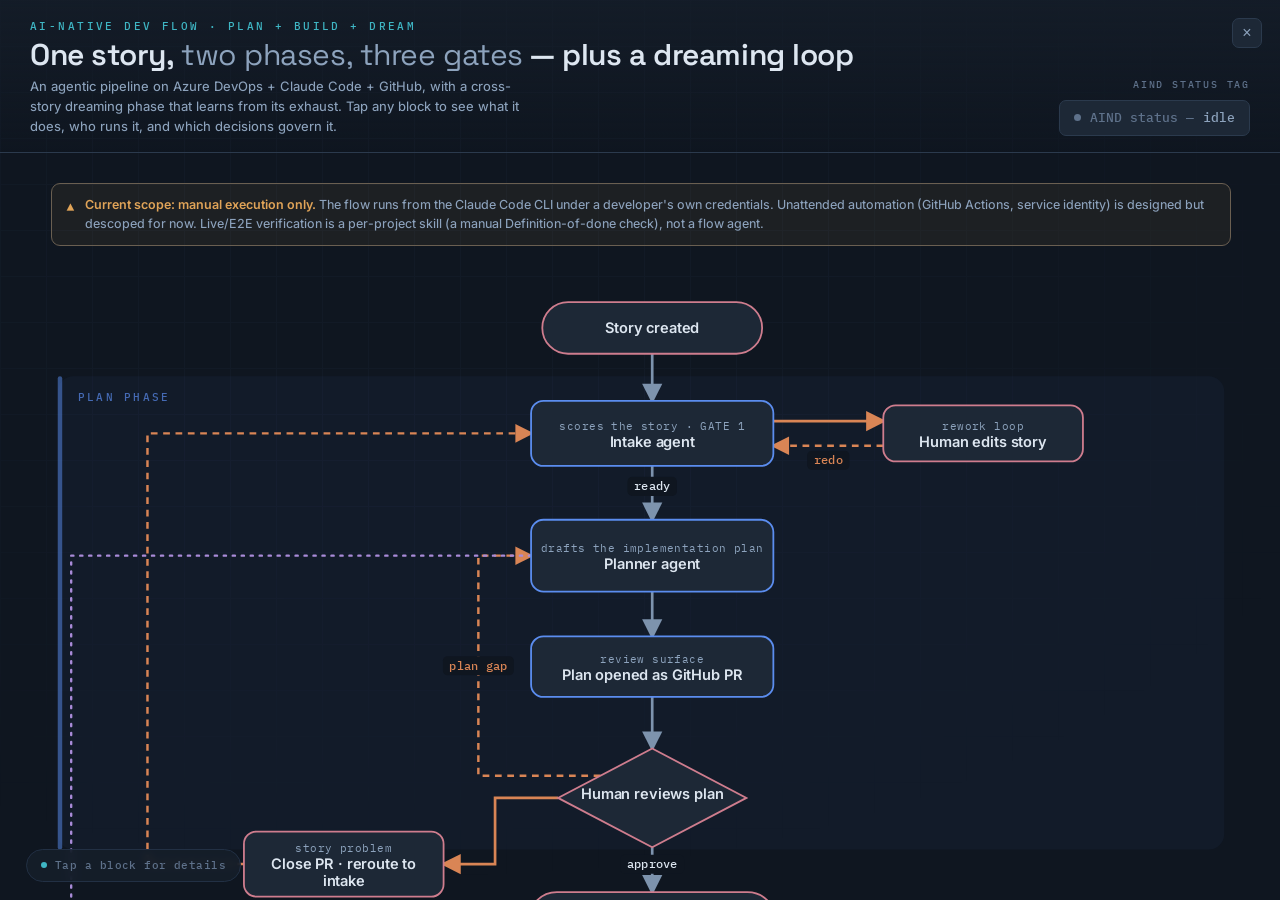
==== commit 2e158ac1: "docs: Incorporate unit testing strategy" ====
--- a/docs/index.html
+++ b/docs/index.html
@@ -271,7 +271,7 @@
     <div class="canvas" id="canvas">
       <div class="scopebanner">
         <span class="ic">▲</span>
-        <span class="t"><b>Current scope: manual execution only.</b> The flow runs from the Claude Code CLI under a developer's own credentials. Unattended automation (GitHub Actions, service identity) and the automated E2E path are designed but descoped for now.</span>
+        <span class="t"><b>Current scope: manual execution only.</b> The flow runs from the Claude Code CLI under a developer's own credentials. Unattended automation (GitHub Actions, service identity) is designed but descoped for now. Live/E2E verification is a per-project skill (a manual Definition-of-done check), not a flow agent.</span>
       </div>
       <div class="canvas-inner" id="chartHost"></div>
       <!-- legend injected after svg -->
@@ -340,8 +340,8 @@
     kind:'gate', phase:'plan', temp:'auto', shape:'rect',
     title:'Intake agent', role:'scores the story · GATE 1',
     status:'Ready for intake',
-    body:`<p><strong>The first of three gates</strong>, and the only unskippable one. The intake agent scores the story against a readiness rubric and records its reasoning as comments on the work item.</p><p>It <strong>suggests</strong> fixes but never edits the story — the human owns the story text. The rubric at <em>.claude/intake-rubric.md</em> is two-layer (baked-in core + per-project extensions) and hybrid: objective criteria are pass/fail, judgment criteria are advisory comments.</p><p>Outcome: <em>Intake approved</em> or <em>Intake declined</em>.</p>`,
-    decisions:[['D2','Intake agent scores; suggests but does not author.'],['D11','Two-layer hybrid readiness rubric.']],
+    body:`<p><strong>The first of three gates</strong>, and the only unskippable one. The intake agent scores the story against a readiness rubric and records its reasoning as comments on the work item.</p><p>It <strong>suggests</strong> fixes but never edits the story — the human owns the story text. The rubric at <em>.claude/intake-rubric.md</em> is two-layer (baked-in core + per-project extensions) and hybrid: objective criteria are pass/fail, judgment criteria are advisory comments.</p><p>Beyond the rubric, a <strong>dependency gate</strong> declines the story if a linked ADO predecessor isn't implemented yet — orthogonal to the score, so a perfectly-defined story can score 100 and still be declined until the story it depends on is done.</p><p>Outcome: <em>Intake approved</em> or <em>Intake declined</em>.</p>`,
+    decisions:[['D2','Intake agent scores; suggests but does not author.'],['D11','Two-layer hybrid readiness rubric.'],['D32','Dependency gate: unmet dependency declines the story, orthogonal to the score.']],
     related:['story','editstory','planner']
   },
   editstory:{
@@ -356,7 +356,7 @@
     kind:'proc', phase:'plan', temp:'auto', shape:'rect',
     title:'Planner agent', role:'drafts the implementation plan',
     status:'Generating plan',
-    body:`<p>On <em>Intake approved</em>, the planner turns the story into an implementation plan — markdown at <em>/plans/&lt;id&gt;/plan.md</em> — and opens it as its own GitHub PR. Status is <em>Generating plan</em> while it works.</p><p>It never blocks waiting for an answer. Where it hits a genuine choice it proceeds on a reasonable assumption and records each assumption / open question <strong>both</strong> under a heading in the plan <strong>and</strong> as an individual resolvable PR review thread — so none can be silently skipped before merge.</p><p>It also records two orthogonal testing recommendations: whether the story warrants spec-level tests (D8) and a live/E2E test (D9).</p><p>Opening the plan PR also establishes the <strong>artifact links</strong> (D17): the PR is native-linked to the work item (Azure Boards ↔ GitHub integration) and carries an <em>AIND-LINKS</em> block in its body. The work-item ID is the join value; branch names are never assumed.</p>`,
+    body:`<p>On <em>Intake approved</em>, the planner turns the story into an implementation plan — markdown at <em>/plans/&lt;id&gt;/plan.md</em> — and opens it as its own GitHub PR. Status is <em>Generating plan</em> while it works.</p><p>It never blocks waiting for an answer. Where it hits a genuine choice it proceeds on a reasonable assumption and records each assumption / open question <strong>both</strong> under a heading in the plan <strong>and</strong> as an individual resolvable PR review thread — so none can be silently skipped before merge.</p><p>It also records a <strong>test strategy</strong> for the build phase (folded into Testing recommendations + Definition of done): whether the story warrants tests (gated on the project having a test practice), at what altitude, and a conditional must-cover list of edge cases with their expected outcomes. Strategy, never a designed suite.</p><p>Opening the plan PR also establishes the <strong>artifact links</strong> (D17): the PR is native-linked to the work item (Azure Boards ↔ GitHub integration) and carries an <em>AIND-LINKS</em> block in its body. The work-item ID is the join value; branch names are never assumed.</p>`,
     decisions:[['D5','Plan reviewed as a GitHub PR; assumptions as resolvable threads.'],['D10','Separate plan-PR, merged to the integration branch first.'],['D17','Establishes the work-item↔plan↔PR links.']],
     related:['intake','planpr','planrev']
   },
@@ -388,41 +388,17 @@
     kind:'milestone', phase:'plan', temp:'human', shape:'round',
     title:'Ready for implementation', role:'plan phase complete',
     status:'Ready for implementation',
-    body:`<p>The plan is approved and merged; the plan phase is done. The human sets <em>Ready for implementation</em> and the build phase may begin.</p><p>This single human action also <strong>ratifies the planner's two testing recommendations</strong> — whether spec-level tests and a live/E2E test run in the build phase.</p>`,
-    decisions:[['D8','Spec-test recommendation ratified here.'],['D9','Live-test recommendation ratified here.']],
-    related:['planrev','testq']
-  },
-  testq:{
-    kind:'branch', phase:'build', temp:'auto', shape:'diamond',
-    title:'Plan calls for spec tests?', role:'planner-gated',
-    status:'In implementation',
-    body:`<p>The build phase opens; status becomes <em>In implementation</em> and stays there through everything below (coarse/fine split — the tag tracks the phase, the PR owns the iteration).</p><p>If the plan called for spec-level tests, the optional test-writer step runs first. If not, the flow skips straight to the coder.</p>`,
-    decisions:[['D4','Coarse tag vs. fine PR iteration.'],['D8','Optional, planner-gated test-first step.']],
-    related:['readyimpl','testwriter','coder']
-  },
-  testwriter:{
-    kind:'proc', phase:'build', temp:'cold', shape:'rect',
-    title:'Test-writer drafts behavioral tests', role:'cold · independent',
-    status:'In implementation',
-    body:`<p>A <strong>cold</strong> agent — separate invocation, re-grounded only from the merged spec & plan, never the coder's context. It writes <strong>failing behavioral / acceptance-level tests</strong>: input→expected-behavior, tied to the ACs, agnostic to internal structure.</p><p>It deliberately does <strong>not</strong> write unit tests — those presuppose implementation seams that don't exist yet, and writing them from the spec alone would mean silently designing the code.</p><p>The suite lands on the <strong>same branch</strong> as the upcoming code (not a separate test-PR), as the first commits.</p>`,
-    decisions:[['D8','Cold test-writer; behavioral level; no unit tests.'],['D14','Suite on the same branch as the code.']],
-    related:['testq','testrev','coder']
-  },
-  testrev:{
-    kind:'gate', phase:'build', temp:'human', shape:'rect',
-    title:'Human reviews test suite', role:'before any code',
-    status:'In implementation',
-    body:`<p>A human reviews the behavioral suite <strong>before implementation starts</strong>, at the test-only state of the branch. This review lives inside the implementation phase — no separate PR, no new status.</p><p>Reviewing behavioral (not unit) tests is what makes this possible: you can meaningfully review tests for code that doesn't exist yet only when they assert behavior, not internal seams.</p>`,
-    decisions:[['D8','Suite reviewed pre-impl, inside the phase.'],['D14','Reviewed at the test-only commit on the branch.']],
-    related:['testwriter','coder']
+    body:`<p>The plan is approved and merged; the plan phase is done. The human sets <em>Ready for implementation</em> and the build phase may begin.</p><p>This single human action also <strong>ratifies the planner's test strategy</strong> — whether tests are written, at what altitude, and the must-cover cases the coder must cover.</p>`,
+    decisions:[['D33','Test strategy ratified here.']],
+    related:['planrev','coder']
   },
   coder:{
     kind:'proc', phase:'build', temp:'warm', shape:'rect',
-    title:'Coding agent implements spec', role:'warm · builds the code',
+    title:'Coding agent implements spec + tests', role:'warm · builds the code',
     status:'In implementation',
-    body:`<p>The coder implements the spec — against a red behavioral suite where one exists — and writes its own <strong>unit-level tests</strong> for the seams it creates (warm and cheap: it's testing structure it is actively building).</p><p>If it cannot get the behavioral suite green after its retry cap, it stops and raises <em>Needs attention</em> rather than looping. A merge conflict from concurrent work gets one automated rebase attempt before the same escalation.</p>`,
-    decisions:[['D7','Coder implements; warm unit tests.'],['D8','Coder writes units; cold writer wrote behavior.'],['D12','Stuck → Needs attention (one rebase try for conflicts).']],
-    related:['testrev','polish','stuck']
+    body:`<p>The build phase opens; status becomes <em>In implementation</em> and stays there through everything below (coarse/fine split — the tag tracks the phase, the PR owns the iteration).</p><p>The coder implements the spec and, where the plan's test strategy called for tests, <strong>authors them in-context</strong> against the must-cover list and the seams it builds (warm and cheap: it knows the seams it is creating; authoring the tests cold would only re-derive that intent — the independence lives at the reviewer).</p><p>If it cannot get the tests passing after its retry cap, it stops and raises <em>Needs attention</em> rather than looping. A merge conflict from concurrent work gets one automated rebase attempt before the same escalation.</p>`,
+    decisions:[['D4','Coarse tag vs. fine PR iteration.'],['D33','Coder authors tests warm; reviewer checks them.'],['D12','Stuck → Needs attention (one rebase try for conflicts).']],
+    related:['readyimpl','polish','stuck']
   },
   polish:{
     kind:'proc', phase:'build', temp:'warm', shape:'rect',
@@ -436,41 +412,25 @@
     kind:'artifact', phase:'build', temp:'auto', shape:'rect',
     title:'Coder opens code PR', role:'implementation surface',
     status:'In implementation',
-    body:`<p>The coder opens a GitHub PR for the code. It carries the whole red→green history — the behavioral suite as the first commits, implementation on top.</p><p>Opening the PR triggers CI.</p><p>Like the plan PR, it is native-linked to the work item and carries an <em>AIND-LINKS</em> block — here also including the plan-PR URL — so the cold reviewer and E2E agent can resolve the spec and work item from the PR alone (D17).</p>`,
-    decisions:[['D14','One PR carries red→green; tests + code together.'],['D17','Native link + AIND-LINKS block (incl. plan-PR URL).']],
+    body:`<p>The coder opens a GitHub PR for the code — implementation plus any tests the plan's strategy called for.</p><p>Opening the PR triggers CI.</p><p>Like the plan PR, it is native-linked to the work item and carries an <em>AIND-LINKS</em> block — here also including the plan-PR URL — so the cold reviewer can resolve the spec and work item from the PR alone (D17).</p>`,
+    decisions:[['D17','Native link + AIND-LINKS block (incl. plan-PR URL).']],
     related:['polish','ci']
   },
   ci:{
     kind:'gate', phase:'build', temp:'ci', shape:'diamond',
     title:'CI gates', role:'objective checks',
     status:'In implementation',
-    body:`<p>CI runs the objective gates: build, lint, coverage, security, and the test suite — the cold writer's behavioral tests plus the coder's unit tests. (Until the testing strategy was defined, CI's test gate had nothing behind it.)</p><p>A failure routes back to the coder like any other. A pass moves to the live-test question.</p>`,
-    decisions:[['D8','CI test gate now runs behavioral + unit suites.']],
-    related:['codepr','coder','e2eq']
-  },
-  e2eq:{
-    kind:'branch', phase:'build', temp:'auto', shape:'diamond',
-    title:'Plan calls for live tests?', role:'planner-gated',
-    status:'In implementation',
-    body:`<p>If the plan called for a live/end-to-end test, a pre-merge blocking gate runs on the code PR. If not, the flow goes straight to code review.</p><p>The two test recommendations are orthogonal — a backend story might get spec tests but no live test; a UI change the reverse.</p>`,
-    decisions:[['D9','Optional, planner-gated, pre-merge live gate.']],
-    related:['ci','e2e','review']
-  },
-  e2e:{
-    kind:'gate', phase:'build', temp:'cold', shape:'rect',
-    title:'E2E gate: agent or manual', role:'live test · pre-merge',
-    status:'In implementation',
-    body:`<p>The running application is exercised through user-visible scenarios tied to the ACs; a failure blocks merge. How the gate is cleared is left per-project because running the app is inherently per-repo.</p><p><strong>In current scope only the manual path is available:</strong> a developer runs the app locally and signals the pass in the PR. The automated cold-E2E-agent path is deferred — it needs the descoped automation layer and a deployment/preview story.</p>`,
-    decisions:[['D9','Cold E2E agent OR manual developer pass.'],['D15','Manual path now; automated path deferred.']],
-    related:['e2eq','coder','review']
+    body:`<p>CI runs the objective gates: build, lint, coverage, security, and the test suite the coder authored.</p><p>A failure routes back to the coder like any other. A pass moves to code review.</p>`,
+    decisions:[['D33','Coder-authored tests run in CI.']],
+    related:['codepr','coder','review']
   },
   review:{
     kind:'gate', phase:'build', temp:'cold', shape:'diamond',
-    title:'Reviewer agent reviews diff', role:'code gate · GATE 3',
+    title:'Reviewer agent reviews diff + tests', role:'code gate · GATE 3',
     status:'In implementation',
-    body:`<p><strong>The third gate.</strong> A <strong>cold</strong> reviewer — separate invocation, re-grounded only from the PR diff, merged spec, and project rules, never the coder's transcript. Independence is enforced structurally, not by instruction.</p><p>Where a behavioral suite exists, conformance is partly enforced by red→green, so the reviewer refocuses on what tests can't express — coding style, auth, logging, and other cross-cutting concerns — plus spec edge cases the suite missed. It also flags any unexplained change to the behavioral test files.</p><p>Given only the PR, it resolves the spec and work item by reading the <em>AIND-LINKS</em> block in the PR body — no ADO round-trip needed. If a stored link and a derived guess disagree, the stored link wins and it flags the mismatch (D17).</p>`,
-    decisions:[['D7','Cold reviewer; structural independence.'],['D8','Reviewer refocuses on cross-cutting concerns.'],['D14','Flags unexplained test-file changes.'],['D17','Resolves spec/work item via AIND-LINKS.']],
-    related:['e2e','fix','escalate','merged']
+    body:`<p><strong>The third gate.</strong> A <strong>cold</strong> reviewer — separate invocation, re-grounded only from the PR diff, merged spec, and project rules, never the coder's transcript. Independence is enforced structurally, not by instruction.</p><p>Because the coder authored its own tests, the reviewer is also <strong>the independence gate on the tests</strong> (D33): <em>coverage</em> — every must-cover case has a test (blocking); <em>fidelity</em> — each test asserts the <strong>spec'd</strong> outcome, not whatever the code does, so a green suite is never taken as evidence (blocking; catches assert-to-bug); <em>meaningfulness</em> — tautological or padded tests are flagged as non-blocking suggestions. It also owns what tests can't express: coding style, auth, logging, and other cross-cutting concerns.</p><p>Given only the PR, it resolves the spec and work item by reading the <em>AIND-LINKS</em> block in the PR body — no ADO round-trip needed. If a stored link and a derived guess disagree, the stored link wins and it flags the mismatch (D17).</p>`,
+    decisions:[['D7','Cold reviewer; structural independence.'],['D33','Reviewer is the independence gate on the coder\'s tests.'],['D17','Resolves spec/work item via AIND-LINKS.']],
+    related:['ci','fix','escalate','merged']
   },
   fix:{
     kind:'proc', phase:'build', temp:'warm', shape:'rect',
@@ -510,7 +470,7 @@
     kind:'artifact', phase:'dream', temp:'warm', shape:'rect',
     title:'Lessons-learned records', role:'warm emission · every agent',
     status:'No per-story tag — cross-story',
-    body:`<p>Every automated agent — intake, planner, test-writer, coder, polish, reviewer, E2E — ends its session by emitting a structured <strong>lessons-learned record</strong>: what it tried, where it iterated and why, and what it would do differently.</p><p>This emission is deliberately <strong>warm</strong> — the agent reflecting on its own run, the only party that knows <em>why</em> it did what it did. Warm self-report is fine here because emission only contributes raw signal; it does not <strong>decide</strong> anything. (That is the same reason warm self-grading is forbidden for <em>gating</em> but allowed for <em>emission</em>.)</p><p>These records accumulate across many stories and are the raw material the dreamer synthesises.</p>`,
+    body:`<p>Every automated agent — intake, planner, coder, polish, reviewer — ends its session by emitting a structured <strong>lessons-learned record</strong>: what it tried, where it iterated and why, and what it would do differently.</p><p>This emission is deliberately <strong>warm</strong> — the agent reflecting on its own run, the only party that knows <em>why</em> it did what it did. Warm self-report is fine here because emission only contributes raw signal; it does not <strong>decide</strong> anything. (That is the same reason warm self-grading is forbidden for <em>gating</em> but allowed for <em>emission</em>.)</p><p>These records accumulate across many stories and are the raw material the dreamer synthesises.</p>`,
     decisions:[['D16','Warm per-agent emission; raw signal only.']],
     related:['dreamer','planner','coder','review']
   },
@@ -518,7 +478,7 @@
     kind:'proc', phase:'dream', temp:'dream', shape:'rect',
     title:'Dreamer synthesises lessons', role:'cold · cross-story',
     status:'No per-story tag — cross-story',
-    body:`<p>On a regular cadence, a <strong>cold dreamer agent</strong> reviews the accumulated lessons-learned records and proposes improvements. It is <strong>cold</strong> — a separate invocation re-grounded only from the emitted lessons plus artifacts, never any agent's running context — the same re-grounding contract as the reviewer, test-writer, and E2E agent.</p><p>The phase's shape is <strong>reflect-warm / synthesise-cold</strong>: warmth where it is cheap (an agent reporting its own run), independence where it counts (deciding whether a lesson is a real, recurring pattern or a one-off). The dreamer's coldness is what keeps the synthesis of those warm reports honest.</p><p><strong>Cadence</strong> is left open at the framework level — e.g. every X <em>Implementation complete</em> items; the exact number is a tuning detail, like the retry-cap N.</p>`,
+    body:`<p>On a regular cadence, a <strong>cold dreamer agent</strong> reviews the accumulated lessons-learned records and proposes improvements. It is <strong>cold</strong> — a separate invocation re-grounded only from the emitted lessons plus artifacts, never any agent's running context — the same re-grounding contract as the reviewer.</p><p>The phase's shape is <strong>reflect-warm / synthesise-cold</strong>: warmth where it is cheap (an agent reporting its own run), independence where it counts (deciding whether a lesson is a real, recurring pattern or a one-off). The dreamer's coldness is what keeps the synthesis of those warm reports honest.</p><p><strong>Cadence</strong> is left open at the framework level — e.g. every X <em>Implementation complete</em> items; the exact number is a tuning detail, like the retry-cap N.</p>`,
     decisions:[['D16','Cold dreamer; reflect-warm / synthesise-cold; cadence left open.']],
     related:['emithub','dreampr','parklot']
   },
@@ -564,28 +524,23 @@
   planrev:    {x:SPINE,y:432, w:168,h:88, diamond:true},
   reroute:    {x:205, y:506, w:178,h:58, align:'l'},
   readyimpl:  {x:SPINE,y:560, w:220,h:50},
-  testq:      {x:SPINE,y:652, w:182,h:90, diamond:true},
-  testwriter: {x:205, y:665, w:196,h:64, align:'l'},
-  testrev:    {x:205, y:752, w:196,h:50, align:'l'},
-  coder:      {x:SPINE,y:782, w:216,h:66},
-  polish:     {x:SPINE,y:884, w:216,h:52},
-  stuck:      {x:775, y:783, w:172,h:64, align:'r'},
-  codepr:     {x:SPINE,y:980, w:216,h:50},
-  ci:         {x:SPINE,y:1074,w:168,h:88, diamond:true},
-  e2eq:       {x:SPINE,y:1200,w:182,h:90, diamond:true},
-  e2e:        {x:205, y:1213,w:196,h:64, align:'l'},
-  review:     {x:SPINE,y:1332,w:176,h:94, diamond:true},
-  fix:        {x:190, y:1346,w:188,h:52, align:'l'},
-  escalate:   {x:775, y:1348,w:172,h:62, align:'r'},
-  merged:     {x:SPINE,y:1470,w:200,h:48},
+  coder:      {x:SPINE,y:656, w:216,h:66},
+  stuck:      {x:775, y:657, w:172,h:64, align:'r'},
+  polish:     {x:SPINE,y:760, w:216,h:52},
+  codepr:     {x:SPINE,y:856, w:216,h:50},
+  ci:         {x:SPINE,y:952, w:168,h:88, diamond:true},
+  review:     {x:SPINE,y:1080,w:176,h:94, diamond:true},
+  fix:        {x:190, y:1094,w:188,h:52, align:'l'},
+  escalate:   {x:775, y:1096,w:172,h:62, align:'r'},
+  merged:     {x:SPINE,y:1220,w:200,h:48},
   // ---- dreaming phase: a horizontal row below the build spine (non-linear) ----
-  emithub:    {x:120, y:1640,w:188,h:66, align:'c'},
-  dreamer:    {x:368, y:1640,w:188,h:66, align:'c'},
-  dreampr:    {x:606, y:1640,w:176,h:66, align:'c'},
-  dreamdecide:{x:830, y:1636,w:178,h:96, diamond:true},
-  parklot:    {x:368, y:1762,w:200,h:60, align:'c'}
+  emithub:    {x:120, y:1392,w:188,h:66, align:'c'},
+  dreamer:    {x:368, y:1392,w:188,h:66, align:'c'},
+  dreampr:    {x:606, y:1392,w:176,h:66, align:'c'},
+  dreamdecide:{x:830, y:1388,w:178,h:96, diamond:true},
+  parklot:    {x:368, y:1514,w:200,h:60, align:'c'}
 };
-const CANVAS_H = 1850;
+const CANVAS_H = 1600;
 
 /* edges: [from,to, type, label, side, cat]
    type: 'flow' normal, 'loop' dashed back-edge
@@ -598,21 +553,12 @@
   ['planner','planpr',{route:'V'}],
   ['planpr','planrev',{route:'V'}],
   ['planrev','readyimpl',{route:'V',label:'approve'}],
-  ['readyimpl','testq',{route:'V'}],
-  ['testq','coder',{route:'V',label:'no'}],          // spec-tests? no -> straight to coder
+  ['readyimpl','coder',{route:'V'}],
   ['coder','polish',{route:'V'}],
   ['polish','codepr',{route:'V'}],
   ['codepr','ci',{route:'V'}],
-  ['ci','e2eq',{route:'V',label:'pass'}],
-  ['e2eq','review',{route:'V',label:'no'}],           // live? no -> straight to reviewer
+  ['ci','review',{route:'V',label:'pass'}],           // CI passes -> straight to reviewer
   ['review','merged',{route:'V',label:'approve'}],
-
-  // ---- forward side-trips to LEFT nodes (out, down, back) using a left re-join lane ----
-  ['testq','testwriter',{route:'toLeft',label:'yes'}],   // diamond -> left node
-  ['testwriter','testrev',{route:'leftStack'}],          // left node -> left node (straight down)
-  ['testrev','coder',{route:'fromLeft',lane:340,enterY:798}],       // enters coder left-upper
-  ['e2eq','e2e',{route:'toLeft',label:'yes'}],
-  ['e2e','review',{route:'downToReviewTop',label:'pass'}],
 
   // ---- forward side-trips to RIGHT nodes ----
   ['review','escalate',{route:'toRight',label:'3× no',cat:'rework'}],
@@ -633,8 +579,7 @@
   // ---- FAIL loops (amber) ----
   ['coder','stuck',{route:'toRightLevel',cat:'fail',label:'stuck'}],
   ['stuck','coder',{route:'fromRightLevel',cat:'fail',label:'resolved'}],
-  ['ci','coder',{route:'loopUpLeft',cat:'fail',lane:80,enterY:834,label:'fail'}],   // inner lane -> bottom entry
-  ['e2e','coder',{route:'loopUpLeft',cat:'fail',lane:55,enterY:816,label:'fail'}],   // outer lane -> middle entry
+  ['ci','coder',{route:'loopUpLeft',cat:'fail',lane:80,enterY:708,label:'fail'}],   // CI fail -> back to coder
 
   // ---- DREAMING PHASE (purple) ----
   // build phase hands its exhaust down into the emission hub
@@ -677,8 +622,8 @@
 
   // phase swimlanes — full-width tinted bands BEHIND everything (can't be crossed)
   s += phaseBand('PLAN PHASE', 100, 522, 'var(--plan)');
-  s += phaseBand('BUILD PHASE', 600, 1518, 'var(--build)');
-  s += phaseBand('DREAMING PHASE · NON-LINEAR · CROSS-STORY', 1596, 1836, 'var(--dream)');
+  s += phaseBand('BUILD PHASE', 600, 1300, 'var(--build)');
+  s += phaseBand('DREAMING PHASE · NON-LINEAR · CROSS-STORY', 1340, 1580, 'var(--dream)');
 
   // edges (under nodes, over the bands)
   EDGES.forEach(e=> s += renderEdge(e));
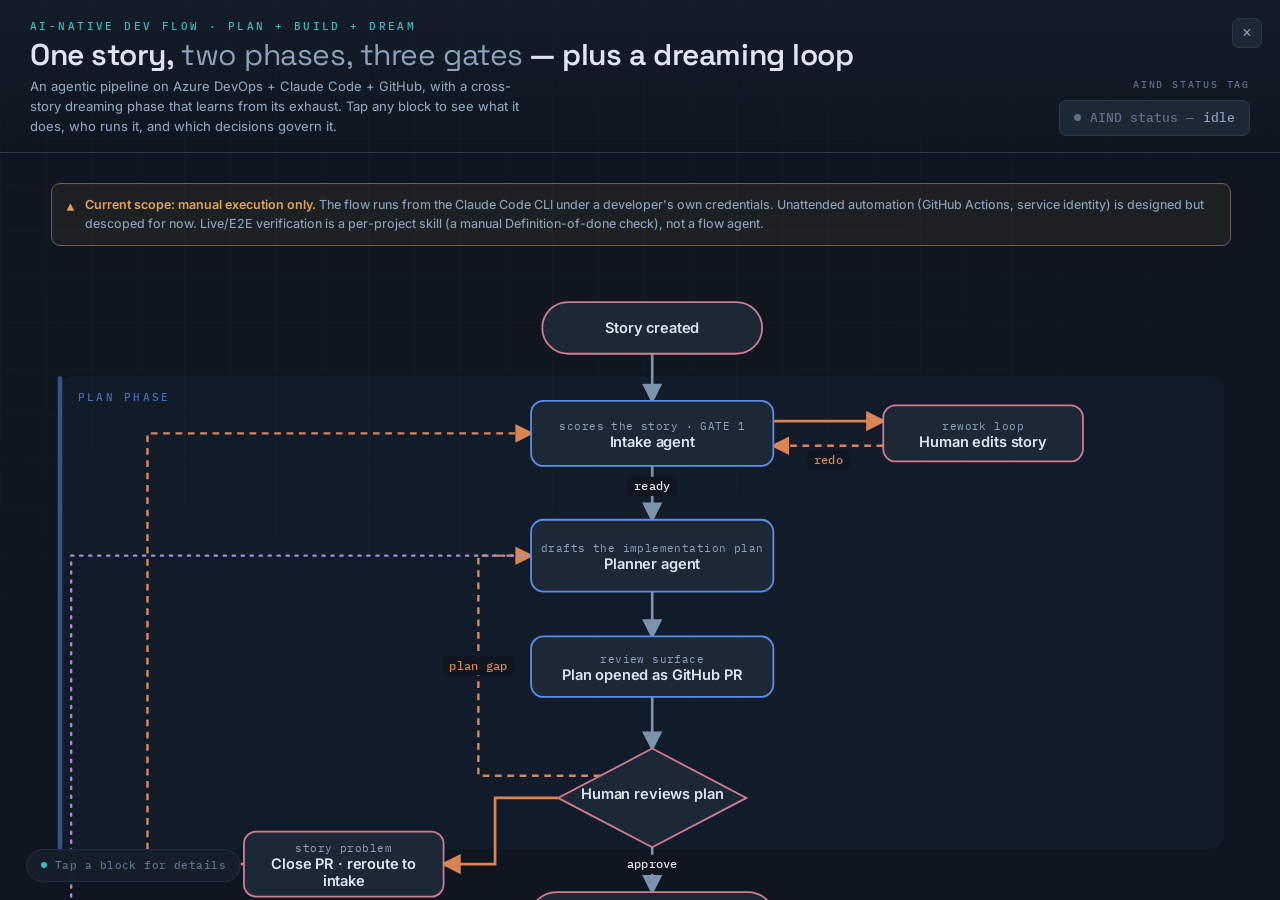
==== commit 3d0ea434: "docs: build phase fully live-tested; remove CI from the flow (D34) Two docs-only updates (plugin art" ====
--- a/docs/index.html
+++ b/docs/index.html
@@ -308,7 +308,7 @@
   warm: {label:'Warm agent', color:'var(--warm)'},
   cold: {label:'Cold agent', color:'var(--cold)'},
   auto: {label:'Automated',  color:'var(--plan)'},
-  ci:   {label:'CI / gate',  color:'var(--gate)'},
+  ci:   {label:'Needs attention', color:'var(--gate)'},
   dream:{label:'Dreamer (cold)',color:'var(--dream)'},
   term: {label:'Terminal',   color:'var(--terminal)'}
 };
@@ -372,7 +372,7 @@
     kind:'gate', phase:'plan', temp:'human', shape:'diamond',
     title:'Human reviews plan', role:'plan gate · GATE 2',
     status:'Plan ready for review',
-    body:`<p><strong>The second gate</strong>, and a human one. The reviewer works through the plan PR — including every assumption / open-question thread, which the branch's "require conversation resolution" rule forces them to clear before merge.</p><p>Three outcomes route by root cause: a <strong>plan gap</strong> → the planner revises in the same PR (status unchanged); a <strong>story problem</strong> surfaced by the plan → close the PR, reroute to intake; <strong>approval</strong> → merge and set <em>Ready for implementation</em>, which also ratifies the two testing recommendations.</p>`,
+    body:`<p><strong>The second gate</strong>, and a human one. The reviewer works through the plan PR — including every assumption / open-question thread, which the branch's "require conversation resolution" rule forces them to clear before merge.</p><p>Three outcomes route by root cause: a <strong>plan gap</strong> → the planner revises in the same PR (status unchanged); a <strong>story problem</strong> surfaced by the plan → close the PR, reroute to intake; <strong>approval</strong> → merge and set <em>Ready for implementation</em>, which also ratifies the planner's test strategy.</p>`,
     decisions:[['D1','Route by root cause; story problem → close PR, re-intake.'],['D5','Assumption threads must resolve before merge.']],
     related:['planpr','reroute','planner','readyimpl']
   },
@@ -412,17 +412,9 @@
     kind:'artifact', phase:'build', temp:'auto', shape:'rect',
     title:'Coder opens code PR', role:'implementation surface',
     status:'In implementation',
-    body:`<p>The coder opens a GitHub PR for the code — implementation plus any tests the plan's strategy called for.</p><p>Opening the PR triggers CI.</p><p>Like the plan PR, it is native-linked to the work item and carries an <em>AIND-LINKS</em> block — here also including the plan-PR URL — so the cold reviewer can resolve the spec and work item from the PR alone (D17).</p>`,
+    body:`<p>The coder opens a GitHub PR for the code — implementation plus any tests the plan's strategy called for. It opens the PR only after getting the project's build <strong>and</strong> the tests it authored green locally — that pre-PR check is the flow's objective gate; any CI a project runs on the PR is the project's own concern, orthogonal to AIND.</p><p>Like the plan PR, it is native-linked to the work item and carries an <em>AIND-LINKS</em> block — here also including the plan-PR URL — so the cold reviewer can resolve the spec and work item from the PR alone (D17).</p>`,
     decisions:[['D17','Native link + AIND-LINKS block (incl. plan-PR URL).']],
-    related:['polish','ci']
-  },
-  ci:{
-    kind:'gate', phase:'build', temp:'ci', shape:'diamond',
-    title:'CI gates', role:'objective checks',
-    status:'In implementation',
-    body:`<p>CI runs the objective gates: build, lint, coverage, security, and the test suite the coder authored.</p><p>A failure routes back to the coder like any other. A pass moves to code review.</p>`,
-    decisions:[['D33','Coder-authored tests run in CI.']],
-    related:['codepr','coder','review']
+    related:['polish','review']
   },
   review:{
     kind:'gate', phase:'build', temp:'cold', shape:'diamond',
@@ -430,7 +422,7 @@
     status:'In implementation',
     body:`<p><strong>The third gate.</strong> A <strong>cold</strong> reviewer — separate invocation, re-grounded only from the PR diff, merged spec, and project rules, never the coder's transcript. Independence is enforced structurally, not by instruction.</p><p>Because the coder authored its own tests, the reviewer is also <strong>the independence gate on the tests</strong> (D33): <em>coverage</em> — every must-cover case has a test (blocking); <em>fidelity</em> — each test asserts the <strong>spec'd</strong> outcome, not whatever the code does, so a green suite is never taken as evidence (blocking; catches assert-to-bug); <em>meaningfulness</em> — tautological or padded tests are flagged as non-blocking suggestions. It also owns what tests can't express: coding style, auth, logging, and other cross-cutting concerns.</p><p>Given only the PR, it resolves the spec and work item by reading the <em>AIND-LINKS</em> block in the PR body — no ADO round-trip needed. If a stored link and a derived guess disagree, the stored link wins and it flags the mismatch (D17).</p>`,
     decisions:[['D7','Cold reviewer; structural independence.'],['D33','Reviewer is the independence gate on the coder\'s tests.'],['D17','Resolves spec/work item via AIND-LINKS.']],
-    related:['ci','fix','escalate','merged']
+    related:['codepr','fix','escalate','merged']
   },
   fix:{
     kind:'proc', phase:'build', temp:'warm', shape:'rect',
@@ -528,19 +520,18 @@
   stuck:      {x:775, y:657, w:172,h:64, align:'r'},
   polish:     {x:SPINE,y:760, w:216,h:52},
   codepr:     {x:SPINE,y:856, w:216,h:50},
-  ci:         {x:SPINE,y:952, w:168,h:88, diamond:true},
-  review:     {x:SPINE,y:1080,w:176,h:94, diamond:true},
-  fix:        {x:190, y:1094,w:188,h:52, align:'l'},
-  escalate:   {x:775, y:1096,w:172,h:62, align:'r'},
-  merged:     {x:SPINE,y:1220,w:200,h:48},
+  review:     {x:SPINE,y:970, w:176,h:94, diamond:true},
+  fix:        {x:190, y:984, w:188,h:52, align:'l'},
+  escalate:   {x:775, y:986, w:172,h:62, align:'r'},
+  merged:     {x:SPINE,y:1110,w:200,h:48},
   // ---- dreaming phase: a horizontal row below the build spine (non-linear) ----
-  emithub:    {x:120, y:1392,w:188,h:66, align:'c'},
-  dreamer:    {x:368, y:1392,w:188,h:66, align:'c'},
-  dreampr:    {x:606, y:1392,w:176,h:66, align:'c'},
-  dreamdecide:{x:830, y:1388,w:178,h:96, diamond:true},
-  parklot:    {x:368, y:1514,w:200,h:60, align:'c'}
+  emithub:    {x:120, y:1282,w:188,h:66, align:'c'},
+  dreamer:    {x:368, y:1282,w:188,h:66, align:'c'},
+  dreampr:    {x:606, y:1282,w:176,h:66, align:'c'},
+  dreamdecide:{x:830, y:1278,w:178,h:96, diamond:true},
+  parklot:    {x:368, y:1404,w:200,h:60, align:'c'}
 };
-const CANVAS_H = 1600;
+const CANVAS_H = 1490;
 
 /* edges: [from,to, type, label, side, cat]
    type: 'flow' normal, 'loop' dashed back-edge
@@ -556,8 +547,7 @@
   ['readyimpl','coder',{route:'V'}],
   ['coder','polish',{route:'V'}],
   ['polish','codepr',{route:'V'}],
-  ['codepr','ci',{route:'V'}],
-  ['ci','review',{route:'V',label:'pass'}],           // CI passes -> straight to reviewer
+  ['codepr','review',{route:'V'}],                    // build+tests green pre-PR -> straight to the reviewer
   ['review','merged',{route:'V',label:'approve'}],
 
   // ---- forward side-trips to RIGHT nodes ----
@@ -579,7 +569,6 @@
   // ---- FAIL loops (amber) ----
   ['coder','stuck',{route:'toRightLevel',cat:'fail',label:'stuck'}],
   ['stuck','coder',{route:'fromRightLevel',cat:'fail',label:'resolved'}],
-  ['ci','coder',{route:'loopUpLeft',cat:'fail',lane:80,enterY:708,label:'fail'}],   // CI fail -> back to coder
 
   // ---- DREAMING PHASE (purple) ----
   // build phase hands its exhaust down into the emission hub
@@ -622,8 +611,8 @@
 
   // phase swimlanes — full-width tinted bands BEHIND everything (can't be crossed)
   s += phaseBand('PLAN PHASE', 100, 522, 'var(--plan)');
-  s += phaseBand('BUILD PHASE', 600, 1300, 'var(--build)');
-  s += phaseBand('DREAMING PHASE · NON-LINEAR · CROSS-STORY', 1340, 1580, 'var(--dream)');
+  s += phaseBand('BUILD PHASE', 600, 1190, 'var(--build)');
+  s += phaseBand('DREAMING PHASE · NON-LINEAR · CROSS-STORY', 1230, 1470, 'var(--dream)');
 
   // edges (under nodes, over the bands)
   EDGES.forEach(e=> s += renderEdge(e));
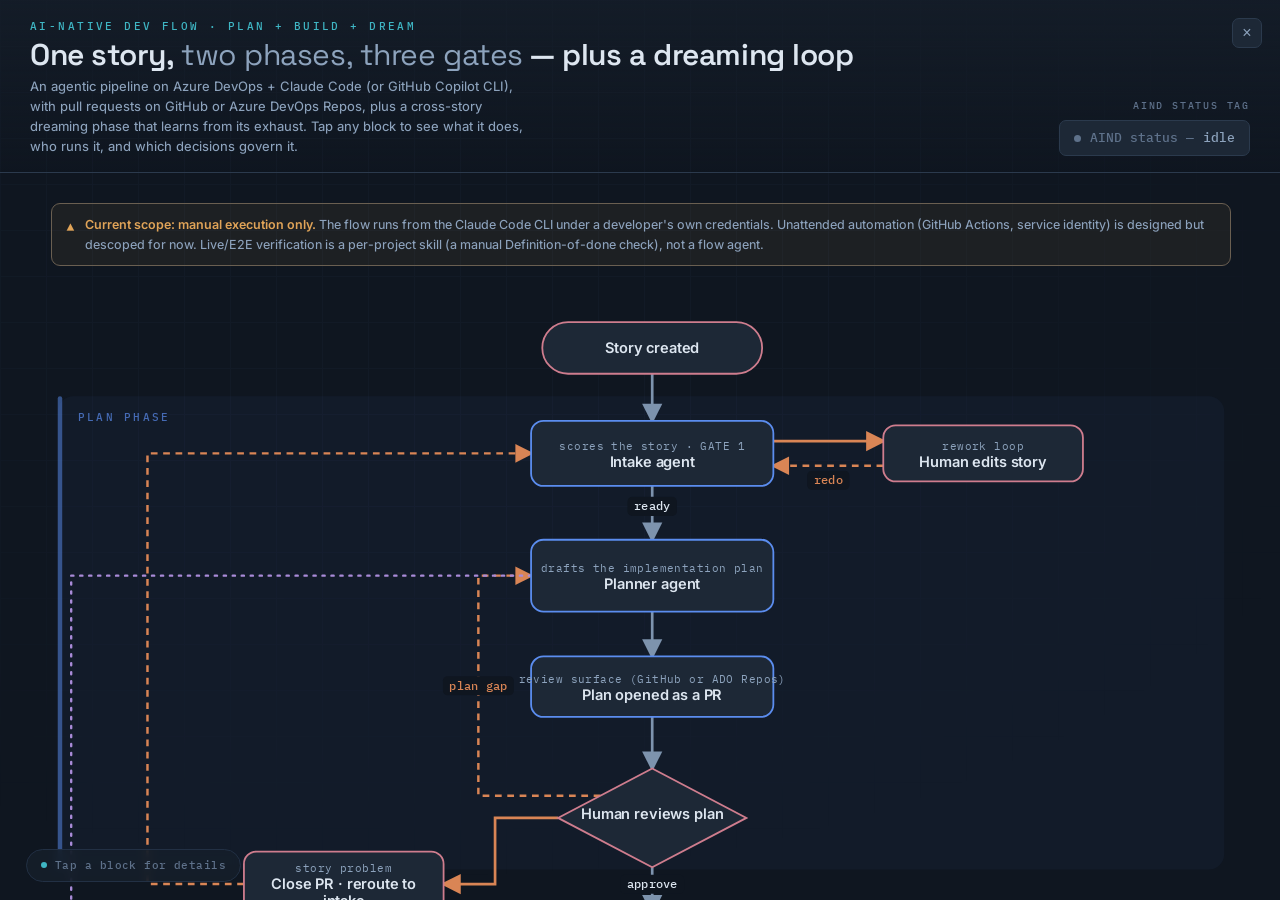
==== commit 3cbea381: "docs: document the pluggable code host (GitHub/ADO Repos) + bump to v0.13.0 (D36) - plugin.json (bot" ====
--- a/docs/index.html
+++ b/docs/index.html
@@ -259,7 +259,7 @@
     <div class="titlewrap">
       <div class="eyebrow">AI-Native Dev Flow · Plan + Build + Dream</div>
       <h1>One story, <span class="dim">two phases, three gates</span> — plus a dreaming loop</h1>
-      <div class="sub">An agentic pipeline on Azure DevOps + Claude Code + GitHub, with a cross-story dreaming phase that learns from its exhaust. Tap any block to see what it does, who runs it, and which decisions govern it.</div>
+      <div class="sub">An agentic pipeline on Azure DevOps + Claude Code (or GitHub Copilot CLI), with pull requests on GitHub or Azure DevOps Repos, plus a cross-story dreaming phase that learns from its exhaust. Tap any block to see what it does, who runs it, and which decisions govern it.</div>
     </div>
     <div class="statuswrap">
       <div class="lbl">AIND status tag</div>
@@ -357,12 +357,12 @@
     title:'Planner agent', role:'drafts the implementation plan',
     status:'Generating plan',
     body:`<p>On <em>Intake approved</em>, the planner turns the story into an implementation plan — markdown at <em>/plans/&lt;id&gt;/plan.md</em> — and opens it as its own GitHub PR. Status is <em>Generating plan</em> while it works.</p><p>It never blocks waiting for an answer. Where it hits a genuine choice it proceeds on a reasonable assumption and records each assumption / open question <strong>both</strong> under a heading in the plan <strong>and</strong> as an individual resolvable PR review thread — so none can be silently skipped before merge.</p><p>It also records a <strong>test strategy</strong> for the build phase (folded into Testing recommendations + Definition of done): whether the story warrants tests (gated on the project having a test practice), at what altitude, and a conditional must-cover list of edge cases with their expected outcomes. Strategy, never a designed suite.</p><p>Opening the plan PR also establishes the <strong>artifact links</strong> (D17): the PR is native-linked to the work item (Azure Boards ↔ GitHub integration) and carries an <em>AIND-LINKS</em> block in its body. The work-item ID is the join value; branch names are never assumed.</p>`,
-    decisions:[['D5','Plan reviewed as a GitHub PR; assumptions as resolvable threads.'],['D10','Separate plan-PR, merged to the integration branch first.'],['D17','Establishes the work-item↔plan↔PR links.']],
+    decisions:[['D5','Plan reviewed as a PR; assumptions as resolvable threads.'],['D10','Separate plan-PR, merged to the integration branch first.'],['D17','Establishes the work-item↔plan↔PR links.'],['D36','Code host is pluggable: GitHub or Azure DevOps Repos.']],
     related:['intake','planpr','planrev']
   },
   planpr:{
     kind:'artifact', phase:'plan', temp:'auto', shape:'rect',
-    title:'Plan opened as GitHub PR', role:'review surface',
+    title:'Plan opened as a PR', role:'review surface (GitHub or ADO Repos)',
     status:'Plan ready for review',
     body:`<p>The plan PR is the review surface — inline comments, request-changes, revision diffs. Once it is open, status becomes <em>Plan ready for review</em>.</p><p>It is a <strong>separate</strong> PR that merges to the project's integration branch <strong>before any code branch exists</strong>. This is what makes "the merged spec" a frozen, immutable artifact the build phase's cold agents can re-ground from. The merged plan stays in the repo as living documentation.</p><p>The PR is native-linked to the ADO work item and carries an <em>AIND-LINKS</em> block in its body (work-item URL + plan path), so later agents can navigate back from the PR (D17).</p>`,
     decisions:[['D10','Separate plan-PR merged first; frozen spec; living docs.'],['D17','Native link + AIND-LINKS block in the PR body.']],
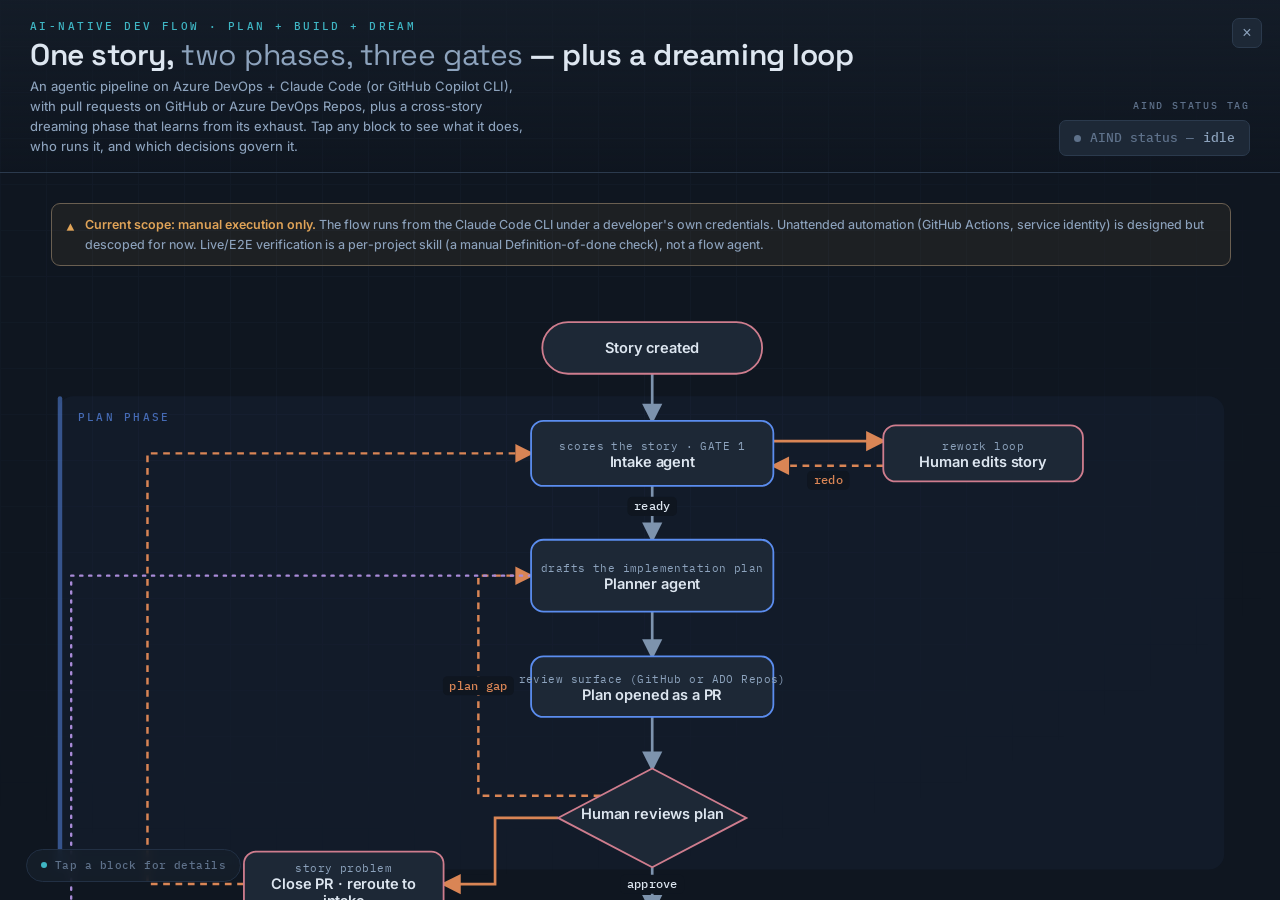
==== commit 98f39fac: "docs: mark D38 merge-conflict detection live-validated Live run confirmed the flow end-to-end (revie" ====
--- a/docs/index.html
+++ b/docs/index.html
@@ -420,16 +420,16 @@
     kind:'gate', phase:'build', temp:'cold', shape:'diamond',
     title:'Reviewer agent reviews diff + tests', role:'code gate · GATE 3',
     status:'In implementation',
-    body:`<p><strong>The third gate.</strong> A <strong>cold</strong> reviewer — separate invocation, re-grounded only from the PR diff, merged spec, and project rules, never the coder's transcript. Independence is enforced structurally, not by instruction.</p><p>Because the coder authored its own tests, the reviewer is also <strong>the independence gate on the tests</strong> (D33): <em>coverage</em> — every must-cover case has a test (blocking); <em>fidelity</em> — each test asserts the <strong>spec'd</strong> outcome, not whatever the code does, so a green suite is never taken as evidence (blocking; catches assert-to-bug); <em>meaningfulness</em> — tautological or padded tests are flagged as non-blocking suggestions. It also owns what tests can't express: coding style, auth, logging, and other cross-cutting concerns.</p><p>Given only the PR, it resolves the spec and work item by reading the <em>AIND-LINKS</em> block in the PR body — no ADO round-trip needed. If a stored link and a derived guess disagree, the stored link wins and it flags the mismatch (D17).</p>`,
-    decisions:[['D7','Cold reviewer; structural independence.'],['D33','Reviewer is the independence gate on the coder\'s tests.'],['D17','Resolves spec/work item via AIND-LINKS.']],
+    body:`<p><strong>The third gate.</strong> A <strong>cold</strong> reviewer — separate invocation, re-grounded only from the PR diff, merged spec, and project rules, never the coder's transcript. Independence is enforced structurally, not by instruction.</p><p>Because the coder authored its own tests, the reviewer is also <strong>the independence gate on the tests</strong> (D33): <em>coverage</em> — every must-cover case has a test (blocking); <em>fidelity</em> — each test asserts the <strong>spec'd</strong> outcome, not whatever the code does, so a green suite is never taken as evidence (blocking; catches assert-to-bug); <em>meaningfulness</em> — tautological or padded tests are flagged as non-blocking suggestions. It also owns what tests can't express: coding style, auth, logging, and other cross-cutting concerns.</p><p>Given only the PR, it resolves the spec and work item by reading the <em>AIND-LINKS</em> block in the PR body — no ADO round-trip needed. If a stored link and a derived guess disagree, the stored link wins and it flags the mismatch (D17).</p><p>Each pass it also reads whether the PR still <strong>merges cleanly into the integration branch</strong> — with parallel work (D37) another PR can merge under this one and leave it conflicting — and flags a conflict as a blocking finding. This is a PR <em>read</em>, not a run, so the reviewer stays cold and read-only (D38).</p>`,
+    decisions:[['D7','Cold reviewer; structural independence.'],['D33','Reviewer is the independence gate on the coder\'s tests.'],['D17','Resolves spec/work item via AIND-LINKS.'],['D38','Flags a PR that no longer merges cleanly (read, not run).']],
     related:['codepr','fix','escalate','merged']
   },
   fix:{
     kind:'proc', phase:'build', temp:'warm', shape:'rect',
     title:'Coder fixes or rebuts', role:'in-thread iteration',
     status:'In implementation',
-    body:`<p>A reviewer pass is: the reviewer comments, and the coder either fixes the issue or pushes back in the thread. They iterate for <strong>up to three reviewer passes</strong>.</p><p>The loop exits as soon as the reviewer has no open comments — so the cap only bites on a genuine deadlock, not on normal iteration. None of this moves the tag; it all lives in the PR.</p>`,
-    decisions:[['D7','≤3 reviewer passes; exits early on approval.'],['D4','Iteration lives in the PR, not the tag.']],
+    body:`<p>A reviewer pass is: the reviewer comments, and the coder either fixes the issue or pushes back in the thread. They iterate for <strong>up to three reviewer passes</strong>.</p><p>A flagged <strong>merge conflict</strong> is cleared here too: the coder rebases the branch onto the integration branch, resolves conflicts in-context, and force-with-lease-pushes (a rebase rewrites history, so a plain push would be non-fast-forward) — then hands back for a fresh pass (D38).</p><p>The loop exits as soon as the reviewer has no open comments — so the cap only bites on a genuine deadlock, not on normal iteration. None of this moves the tag; it all lives in the PR.</p>`,
+    decisions:[['D7','≤3 reviewer passes; exits early on approval.'],['D4','Iteration lives in the PR, not the tag.'],['D38','Rebase + force-with-lease clears a flagged merge conflict.']],
     related:['review','escalate']
   },
   escalate:{
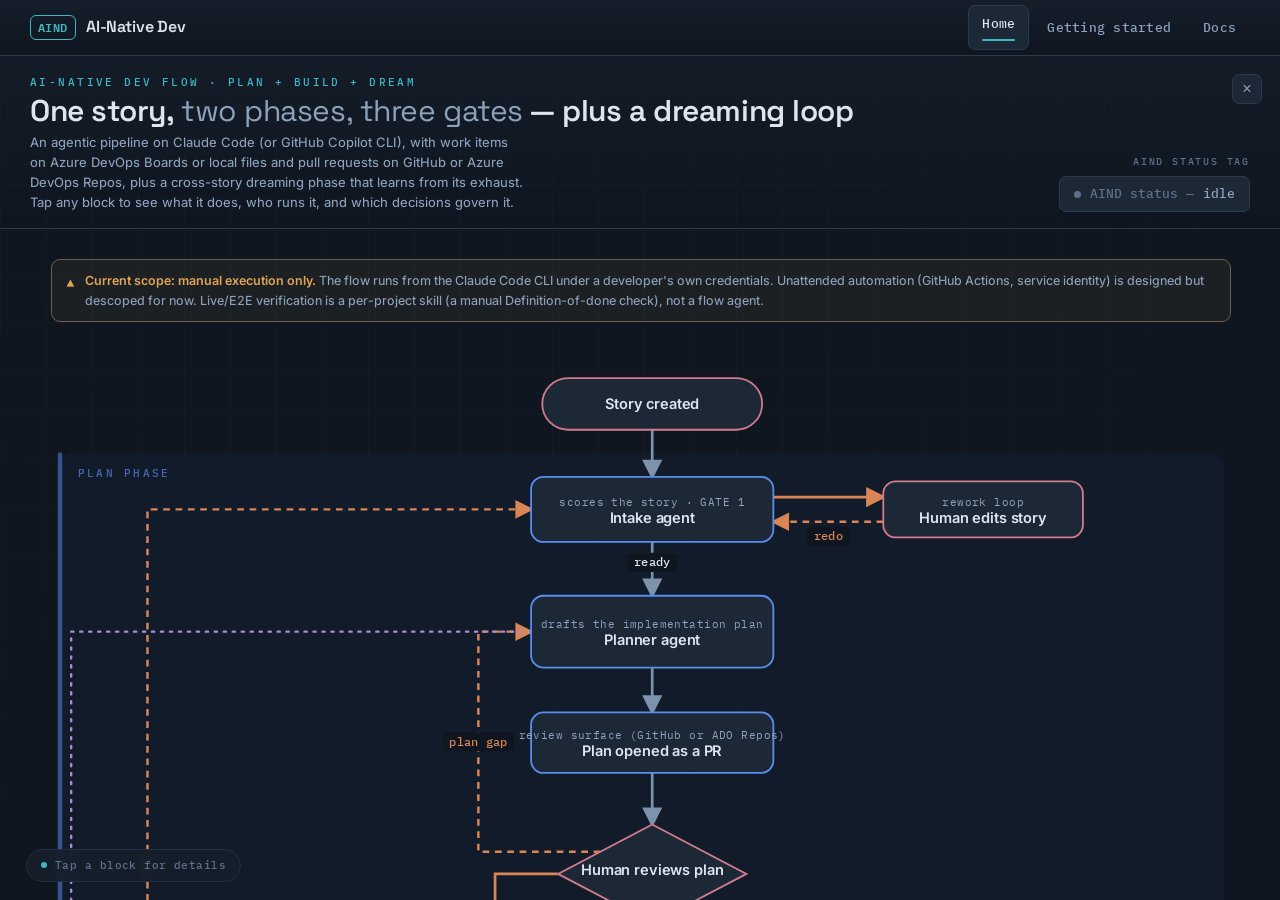
==== commit e1054afb: "docs: multi-page docs site + streamlined design docs (D47, v0.22.0) Split documentation into two sur" ====
--- a/docs/index.html
+++ b/docs/index.html
@@ -7,50 +7,13 @@
 <link rel="preconnect" href="https://fonts.googleapis.com">
 <link rel="preconnect" href="https://fonts.gstatic.com" crossorigin>
 <link href="https://fonts.googleapis.com/css2?family=Space+Grotesk:wght@400;500;600;700&family=IBM+Plex+Mono:wght@400;500;600&family=Inter:wght@400;450;500;600&display=swap" rel="stylesheet">
+<link rel="stylesheet" href="assets/aind.css">
 <style>
-  :root{
-    --ground:#0f1620;
-    --surface:#161f2b;
-    --surface-2:#1d2836;
-    --line:#2b3a4d;
-    --line-soft:#223044;
-    --text:#dde6f0;
-    --text-dim:#8da3bd;
-    --text-faint:#5e718a;
-    --plan:#5b8def;
-    --build:#8ea8c9;
-    --cold:#3fb6c4;
-    --warm:#e0a458;
-    --gate:#d98555;
-    --human:#cf7d8e;
-    --terminal:#6fcf97;
-    --dream:#a98bd8;
-    --shadow:0 18px 50px -12px rgba(0,0,0,.6);
-  }
-  *{box-sizing:border-box;margin:0;padding:0}
-  html,body{height:100%}
-  body{
-    background:var(--ground);
-    color:var(--text);
-    font-family:'Inter',system-ui,sans-serif;
-    font-weight:450;
-    line-height:1.55;
-    -webkit-font-smoothing:antialiased;
-    overflow:hidden;
-  }
-  /* faint blueprint grid on the ground */
-  body::before{
-    content:"";position:fixed;inset:0;pointer-events:none;z-index:0;
-    background-image:
-      linear-gradient(var(--line-soft) 1px,transparent 1px),
-      linear-gradient(90deg,var(--line-soft) 1px,transparent 1px);
-    background-size:46px 46px;
-    opacity:.20;
-    -webkit-mask-image:radial-gradient(ellipse 90% 80% at 35% 30%,#000 30%,transparent 85%);
-            mask-image:radial-gradient(ellipse 90% 80% at 35% 30%,#000 30%,transparent 85%);
-  }
-
-  .app{position:relative;z-index:1;height:100vh;display:flex;flex-direction:column}
+  /* Page-specific: the interactive flow diagram. Shared theme (vars, base, nav,
+     blueprint grid) lives in assets/aind.css. */
+  body.flow-page{overflow:hidden;display:flex;flex-direction:column;height:100vh}
+
+  .app{position:relative;z-index:1;flex:1;min-height:0;display:flex;flex-direction:column}
 
   /* ---- header ---- */
   header{
@@ -253,13 +216,21 @@
   }
 </style>
 </head>
-<body>
+<body class="flow-page">
+<div class="topnav">
+  <a class="brand" href="index.html"><span class="mark">AIND</span> <span class="full">AI-Native Dev</span></a>
+  <nav>
+    <a href="index.html" class="active">Home</a>
+    <a href="getting-started.html">Getting started</a>
+    <a href="docs.html">Docs</a>
+  </nav>
+</div>
 <div class="app">
   <header>
     <div class="titlewrap">
       <div class="eyebrow">AI-Native Dev Flow · Plan + Build + Dream</div>
       <h1>One story, <span class="dim">two phases, three gates</span> — plus a dreaming loop</h1>
-      <div class="sub">An agentic pipeline on Azure DevOps + Claude Code (or GitHub Copilot CLI), with pull requests on GitHub or Azure DevOps Repos, plus a cross-story dreaming phase that learns from its exhaust. Tap any block to see what it does, who runs it, and which decisions govern it.</div>
+      <div class="sub">An agentic pipeline on Claude Code (or GitHub Copilot CLI), with work items on Azure DevOps Boards or local files and pull requests on GitHub or Azure DevOps Repos, plus a cross-story dreaming phase that learns from its exhaust. Tap any block to see what it does, who runs it, and which decisions govern it.</div>
     </div>
     <div class="statuswrap">
       <div class="lbl">AIND status tag</div>
@@ -332,8 +303,8 @@
     kind:'terminal', phase:'terminal', temp:'human', shape:'round',
     title:'Story created', role:'entry',
     status:'Ready for intake',
-    body:`<p>A <strong>user story</strong> is the unit of work, authored by a developer or tech lead in Azure DevOps. It carries a title, intent, and acceptance criteria.</p><p>The human submits it for scoring by setting <em>AIND status — Ready for intake</em>. This is the single entry point to the whole flow.</p>`,
-    decisions:[['D1','Intake runs first; the story gate is unskippable.']],
+    body:`<p>A <strong>user story</strong> is the unit of work, authored by a developer or tech lead. It carries a title, intent, and acceptance criteria, and lives in the project's <strong>work-item tracker</strong> — either Azure DevOps Boards or a local markdown file per item, a per-project choice that the rest of the flow is blind to.</p><p>The human submits it for scoring by setting its status to <em>Ready for intake</em>. This is the single entry point to the whole flow.</p>`,
+    decisions:[['D1','Intake runs first; the story gate is unskippable.'],['D46','Pluggable work-item tracker: ADO Boards or a local file.']],
     related:['intake']
   },
   intake:{
--- a/docs/assets/aind.css
+++ b/docs/assets/aind.css
@@ -0,0 +1,240 @@
+/* ============================================================
+   AIND docs — shared theme (dark "blueprint")
+   Loaded by index.html (Home/diagram), getting-started.html, docs.html.
+   Page-specific CSS (the flow diagram) stays inline in index.html.
+   ============================================================ */
+:root{
+  --ground:#0f1620;
+  --surface:#161f2b;
+  --surface-2:#1d2836;
+  --line:#2b3a4d;
+  --line-soft:#223044;
+  --text:#dde6f0;
+  --text-dim:#8da3bd;
+  --text-faint:#5e718a;
+  --plan:#5b8def;
+  --build:#8ea8c9;
+  --cold:#3fb6c4;
+  --warm:#e0a458;
+  --gate:#d98555;
+  --human:#cf7d8e;
+  --terminal:#6fcf97;
+  --dream:#a98bd8;
+  --shadow:0 18px 50px -12px rgba(0,0,0,.6);
+}
+*{box-sizing:border-box;margin:0;padding:0}
+html{height:100%}
+body{
+  min-height:100%;
+  background:var(--ground);
+  color:var(--text);
+  font-family:'Inter',system-ui,sans-serif;
+  font-weight:450;
+  line-height:1.55;
+  -webkit-font-smoothing:antialiased;
+}
+/* faint blueprint grid on the ground */
+body::before{
+  content:"";position:fixed;inset:0;pointer-events:none;z-index:0;
+  background-image:
+    linear-gradient(var(--line-soft) 1px,transparent 1px),
+    linear-gradient(90deg,var(--line-soft) 1px,transparent 1px);
+  background-size:46px 46px;
+  opacity:.20;
+  -webkit-mask-image:radial-gradient(ellipse 90% 80% at 35% 30%,#000 30%,transparent 85%);
+          mask-image:radial-gradient(ellipse 90% 80% at 35% 30%,#000 30%,transparent 85%);
+}
+a{color:var(--cold);text-decoration:none}
+a:hover{text-decoration:underline}
+
+/* ---- shared top navigation ---- */
+.topnav{
+  position:relative;z-index:20;flex-shrink:0;
+  display:flex;align-items:center;justify-content:space-between;gap:20px;
+  padding:0 30px;height:56px;
+  border-bottom:1px solid var(--line);
+  background:linear-gradient(180deg,rgba(22,31,43,.92),rgba(15,22,32,.75));
+  backdrop-filter:blur(6px);
+}
+.topnav .brand{
+  display:flex;align-items:center;gap:10px;
+  font-family:'Space Grotesk',sans-serif;font-weight:600;font-size:16px;letter-spacing:-.01em;
+  color:var(--text);
+}
+.topnav .brand .mark{
+  font-family:'IBM Plex Mono',monospace;font-size:12px;font-weight:600;letter-spacing:.04em;
+  color:var(--cold);border:1px solid var(--cold);border-radius:6px;padding:2px 7px;
+}
+.topnav .brand:hover{text-decoration:none}
+.topnav nav{display:flex;align-items:center;gap:4px}
+.topnav nav a{
+  font-family:'IBM Plex Mono',monospace;font-size:12.5px;letter-spacing:.02em;
+  color:var(--text-dim);padding:8px 13px;border-radius:7px;
+  border:1px solid transparent;transition:all .15s ease;
+}
+.topnav nav a:hover{color:var(--text);background:var(--surface-2);text-decoration:none}
+.topnav nav a.active{
+  color:var(--text);border-color:var(--line);background:var(--surface-2);
+}
+.topnav nav a.active::after{
+  content:"";display:block;height:2px;margin-top:6px;border-radius:2px;background:var(--cold);
+}
+
+/* ---- doc page shell (getting-started / docs) ---- */
+body.doc-page{overflow-x:hidden}
+.page{position:relative;z-index:1}
+.doc-wrap{max-width:900px;margin:0 auto;padding:46px 30px 90px}
+
+/* two-column docs layout */
+.docs-layout{position:relative;z-index:1;display:flex;gap:38px;max-width:1200px;margin:0 auto;padding:0 30px 90px;align-items:flex-start}
+.docs-side{
+  position:sticky;top:56px;flex-shrink:0;width:236px;
+  align-self:flex-start;max-height:calc(100vh - 56px);overflow-y:auto;
+  padding:34px 0 40px;
+}
+.docs-side .grouphead{
+  font-family:'IBM Plex Mono',monospace;font-size:10px;letter-spacing:.16em;text-transform:uppercase;
+  color:var(--text-faint);font-weight:600;margin:20px 0 8px;padding-left:12px;
+}
+.docs-side .grouphead:first-child{margin-top:0}
+.docs-side a{
+  display:block;font-size:13px;color:var(--text-dim);
+  padding:5px 12px;border-left:2px solid transparent;line-height:1.4;
+}
+.docs-side a:hover{color:var(--text);text-decoration:none;border-left-color:var(--line)}
+.docs-side a.active{color:var(--text);border-left-color:var(--cold)}
+.docs-main{flex:1;min-width:0;padding:40px 0 40px;max-width:820px}
+
+/* ---- article typography ---- */
+.doc-wrap .eyebrow,.docs-main .eyebrow{
+  font-family:'IBM Plex Mono',monospace;font-size:11px;letter-spacing:.22em;
+  text-transform:uppercase;color:var(--cold);font-weight:500;display:block;margin-bottom:10px;
+}
+.page h1{
+  font-family:'Space Grotesk',sans-serif;font-weight:600;
+  font-size:clamp(26px,3vw,36px);letter-spacing:-.02em;line-height:1.05;margin-bottom:14px;
+}
+.page .lede{font-size:15px;color:var(--text-dim);max-width:70ch;margin-bottom:8px}
+.page h2{
+  font-family:'Space Grotesk',sans-serif;font-weight:600;font-size:23px;letter-spacing:-.015em;
+  margin:44px 0 14px;padding-top:14px;scroll-margin-top:72px;
+}
+.page h2:first-of-type{margin-top:30px}
+.page h3{
+  font-family:'Space Grotesk',sans-serif;font-weight:600;font-size:17px;letter-spacing:-.01em;
+  margin:30px 0 10px;color:var(--text);scroll-margin-top:72px;
+}
+.page h4{
+  font-family:'IBM Plex Mono',monospace;font-size:13px;font-weight:600;letter-spacing:.01em;
+  margin:22px 0 8px;color:var(--text);scroll-margin-top:72px;
+}
+.page p{font-size:14px;color:var(--text-dim);margin-bottom:14px;max-width:74ch}
+.page p strong,.page li strong{color:var(--text);font-weight:600}
+.page ul,.page ol{margin:0 0 15px 22px;color:var(--text-dim);font-size:14px}
+.page li{margin-bottom:7px;line-height:1.55}
+.page hr{border:none;border-top:1px solid var(--line-soft);margin:40px 0}
+.page .muted{color:var(--text-faint)}
+
+/* inline code + code blocks */
+.page code{
+  font-family:'IBM Plex Mono',monospace;font-size:12.5px;
+  background:var(--surface-2);border:1px solid var(--line-soft);border-radius:5px;
+  padding:1.5px 6px;color:#c7d6e8;white-space:nowrap;
+}
+.page pre{
+  background:#0c1219;border:1px solid var(--line);border-radius:10px;
+  padding:16px 18px;margin:0 0 18px;overflow-x:auto;
+}
+.page pre code{
+  background:none;border:none;padding:0;white-space:pre;font-size:12.5px;color:#c7d6e8;line-height:1.6;
+}
+.page pre .cmt{color:var(--text-faint)}
+
+/* tables */
+.page table{
+  width:100%;border-collapse:collapse;margin:0 0 20px;font-size:13px;
+  border:1px solid var(--line);border-radius:10px;overflow:hidden;
+}
+.page thead th{
+  background:var(--surface-2);text-align:left;font-family:'IBM Plex Mono',monospace;
+  font-size:11px;letter-spacing:.06em;text-transform:uppercase;color:var(--text-dim);
+  font-weight:500;padding:10px 13px;border-bottom:1px solid var(--line);
+}
+.page tbody td{padding:10px 13px;border-bottom:1px solid var(--line-soft);color:var(--text-dim);vertical-align:top}
+.page tbody tr:last-child td{border-bottom:none}
+.page tbody td code{white-space:nowrap}
+
+/* callouts */
+.callout{
+  display:flex;gap:12px;align-items:flex-start;
+  padding:13px 16px;margin:0 0 18px;border-radius:10px;
+  border:1px solid var(--line);background:var(--surface);
+}
+.callout .ic{font-family:'IBM Plex Mono',monospace;font-weight:600;font-size:13px;flex-shrink:0;margin-top:1px;color:var(--cold)}
+.callout .ct{font-size:13px;color:var(--text-dim);line-height:1.58}
+.callout .ct b,.callout .ct strong{color:var(--text)}
+.callout.warn{border-color:color-mix(in srgb,var(--warm) 40%,var(--line));background:color-mix(in srgb,var(--warm) 7%,transparent)}
+.callout.warn .ic{color:var(--warm)}
+.callout.warn .ct b{color:var(--warm)}
+.callout.tip{border-color:color-mix(in srgb,var(--terminal) 35%,var(--line));background:color-mix(in srgb,var(--terminal) 6%,transparent)}
+.callout.tip .ic{color:var(--terminal)}
+
+/* pills (shared with diagram panel) */
+.pill{
+  font-family:'IBM Plex Mono',monospace;font-size:10.5px;font-weight:500;
+  padding:4px 10px;border-radius:20px;border:1px solid var(--line);
+  color:var(--text-dim);letter-spacing:.02em;display:inline-flex;align-items:center;gap:6px;
+}
+.pill .pdot{width:6px;height:6px;border-radius:50%}
+
+/* reference component card (a command / agent / skill entry) */
+.refcard{
+  border:1px solid var(--line);border-radius:12px;background:rgba(22,31,43,.5);
+  padding:20px 22px;margin:0 0 20px;
+}
+.refcard .rc-head{display:flex;flex-wrap:wrap;align-items:center;gap:10px;margin-bottom:6px}
+.refcard .rc-name{font-family:'IBM Plex Mono',monospace;font-size:15px;font-weight:600;color:var(--text)}
+.refcard .rc-meta{display:flex;flex-wrap:wrap;gap:6px;margin:6px 0 12px}
+
+/* host chooser (getting-started) */
+.hostchooser{
+  display:inline-flex;gap:4px;padding:4px;border:1px solid var(--line);border-radius:10px;
+  background:var(--surface-2);margin:0 0 6px;
+}
+.hostchooser button{
+  font-family:'IBM Plex Mono',monospace;font-size:12.5px;cursor:pointer;
+  padding:8px 16px;border-radius:7px;border:1px solid transparent;background:none;color:var(--text-dim);
+  transition:all .15s ease;
+}
+.hostchooser button:hover{color:var(--text)}
+.hostchooser button.active{background:var(--ground);border-color:var(--line);color:var(--text)}
+.host-claude .only-copilot{display:none}
+.host-copilot .only-claude{display:none}
+
+/* footer */
+.docfooter{
+  border-top:1px solid var(--line-soft);margin-top:20px;padding:26px 0 0;
+  font-size:12.5px;color:var(--text-faint);
+}
+.docfooter a{color:var(--text-dim)}
+
+/* scrollbars */
+::-webkit-scrollbar{width:10px;height:10px}
+::-webkit-scrollbar-thumb{background:var(--line);border-radius:6px;border:2px solid var(--ground)}
+::-webkit-scrollbar-track{background:transparent}
+
+@media (max-width:900px){
+  .docs-layout{flex-direction:column;gap:0}
+  .docs-side{position:static;width:100%;max-height:none;padding:20px 0 0;
+    border-bottom:1px solid var(--line-soft);display:flex;flex-wrap:wrap;gap:2px 14px}
+  .docs-side .grouphead{width:100%;margin:12px 0 4px}
+  .docs-main{padding-top:26px}
+}
+@media (max-width:680px){
+  .topnav{padding:0 16px}
+  .topnav .brand span.full{display:none}
+  .doc-wrap,.docs-layout{padding-left:16px;padding-right:16px}
+}
+@media (prefers-reduced-motion:reduce){
+  *{transition:none!important;animation:none!important}
+}
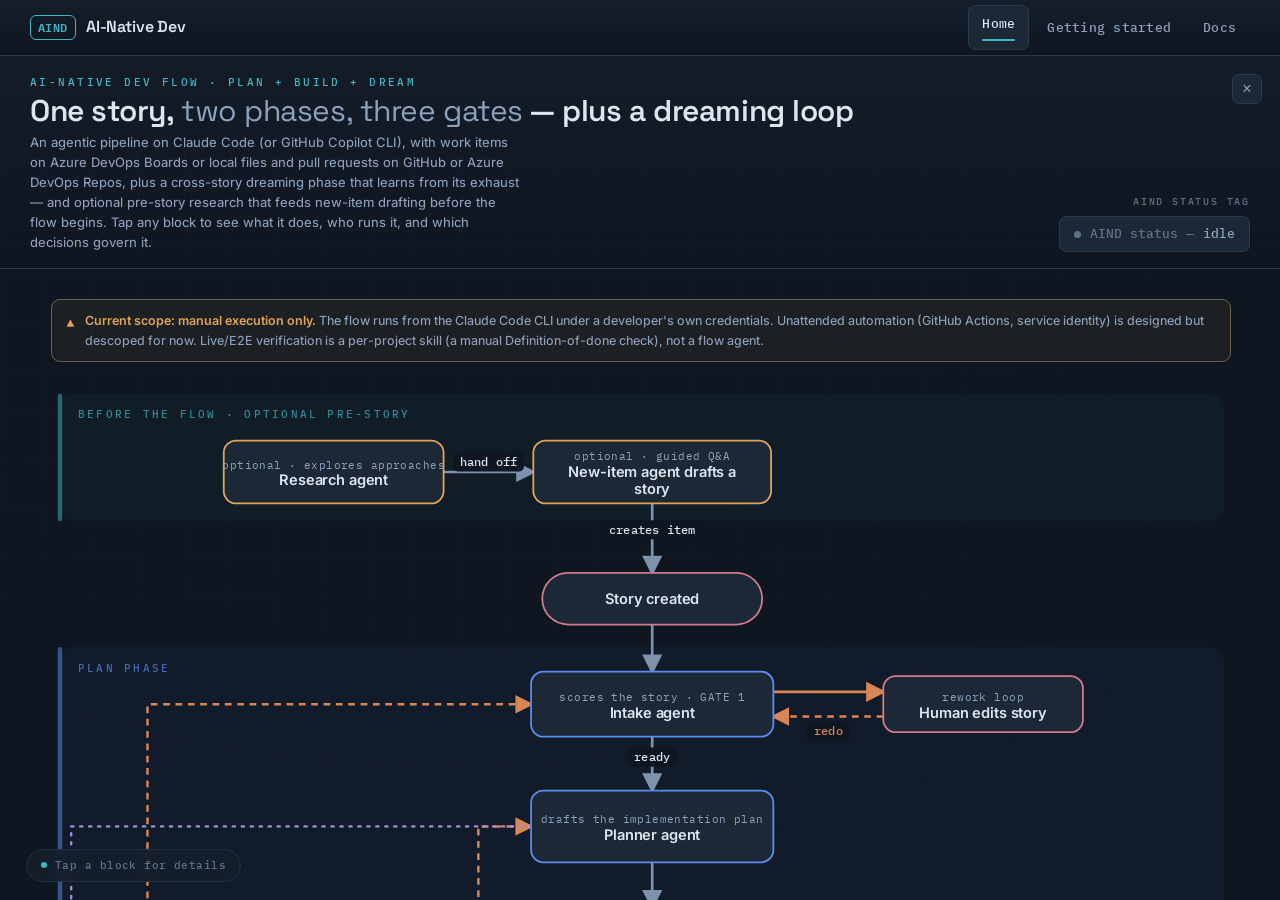
==== commit 6e29a8b7: "feat: Add research to the diagram" ====
--- a/docs/index.html
+++ b/docs/index.html
@@ -230,7 +230,7 @@
     <div class="titlewrap">
       <div class="eyebrow">AI-Native Dev Flow · Plan + Build + Dream</div>
       <h1>One story, <span class="dim">two phases, three gates</span> — plus a dreaming loop</h1>
-      <div class="sub">An agentic pipeline on Claude Code (or GitHub Copilot CLI), with work items on Azure DevOps Boards or local files and pull requests on GitHub or Azure DevOps Repos, plus a cross-story dreaming phase that learns from its exhaust. Tap any block to see what it does, who runs it, and which decisions govern it.</div>
+      <div class="sub">An agentic pipeline on Claude Code (or GitHub Copilot CLI), with work items on Azure DevOps Boards or local files and pull requests on GitHub or Azure DevOps Repos, plus a cross-story dreaming phase that learns from its exhaust — and optional pre-story research that feeds new-item drafting before the flow begins. Tap any block to see what it does, who runs it, and which decisions govern it.</div>
     </div>
     <div class="statuswrap">
       <div class="lbl">AIND status tag</div>
@@ -269,6 +269,7 @@
    DATA MODEL — every node, grounded in the design docs
    ============================================================ */
 const PHASE = {
+  pre:    {name:'Before the flow', color:'var(--cold)'},
   plan:   {name:'Plan phase',   color:'var(--plan)'},
   build:  {name:'Build phase',  color:'var(--build)'},
   dream:  {name:'Dreaming phase',color:'var(--dream)'},
@@ -286,6 +287,7 @@
 
 // status palette per state (matches the chip accent)
 const STATUS = {
+  'No work item yet — pre-flow':   'var(--cold)',
   'Ready for intake':        'var(--plan)',
   'Intake declined':         'var(--gate)',
   'Intake approved':         'var(--plan)',
@@ -299,13 +301,30 @@
 };
 
 const NODES = {
+  /* ---- BEFORE THE FLOW (optional pre-story) ---- */
+  research:{
+    kind:'proc', phase:'pre', temp:'warm', shape:'rect',
+    title:'Research agent', role:'optional · explores approaches',
+    status:'No work item yet — pre-flow',
+    body:`<p><strong>An optional thinking aid that runs before any story exists.</strong> Given a topic, the research agent explores possible technical approaches and records what it found as a <strong>markdown findings file</strong> the human can act on — package versions, official docs, alternatives, trade-offs, and a recommendation.</p><p>Two properties keep it honest: it is <strong>grounded in the codebase</strong> (the project's real stack and conventions steer the research, so it never proposes a library the project rules out), and it is <strong>current</strong> (it uses web search to check the latest reality and cites every source, so findings don't rest on stale memory).</p><p>It <strong>suggests</strong>; it never decides. Output is a DRAFT the human owns — it writes nothing to the work-item tracker, opens no PR, moves no status, and never creates a story itself. It sits entirely <strong>before intake</strong>: no status, no gate.</p>`,
+    decisions:[['D48','Optional pre-flow research; grounded, current, suggests — never a phase.']],
+    related:['newitem','story']
+  },
+  newitem:{
+    kind:'proc', phase:'pre', temp:'warm', shape:'rect',
+    title:'New-item agent drafts a story', role:'optional · guided Q&A',
+    status:'Ready for intake',
+    body:`<p><strong>An optional guided way to author a work item.</strong> Through a short Q&amp;A the new-item agent gathers the story's title, description, and acceptance criteria, then lets the tracker create it (assigning the id) and hands it back for the human to review — it never invents requirements and never starts the flow itself.</p><p>It works on <strong>either tracker</strong>: the file backend scaffolds one markdown file per story; the ADO backend creates the story directly in Azure DevOps Boards, at full parity. Findings from a prior <em>/aind:research</em> run can inform what you ask it to draft.</p><p>The created item lands at <em>Ready for intake</em> — the same state a hand-authored story reaches when its author submits it — so it flows straight into the intake gate. This is <strong>suggest, don't assert</strong> applied to story creation: a draft awaiting the human, not a story the agent pushed into the flow.</p>`,
+    decisions:[['D46','Pluggable tracker: drafts a file item or an ADO story.'],['D52','New-item creates the ADO story directly, at parity with the file backend.']],
+    related:['research','story','intake']
+  },
   story:{
     kind:'terminal', phase:'terminal', temp:'human', shape:'round',
     title:'Story created', role:'entry',
     status:'Ready for intake',
-    body:`<p>A <strong>user story</strong> is the unit of work, authored by a developer or tech lead. It carries a title, intent, and acceptance criteria, and lives in the project's <strong>work-item tracker</strong> — either Azure DevOps Boards or a local markdown file per item, a per-project choice that the rest of the flow is blind to.</p><p>The human submits it for scoring by setting its status to <em>Ready for intake</em>. This is the single entry point to the whole flow.</p>`,
+    body:`<p>A <strong>user story</strong> is the unit of work, authored by a developer or tech lead. It carries a title, intent, and acceptance criteria, and lives in the project's <strong>work-item tracker</strong> — either Azure DevOps Boards or a local markdown file per item, a per-project choice that the rest of the flow is blind to.</p><p>It can be written by hand, or drafted through the optional <em>/aind:new-item</em> agent (itself optionally informed by an <em>/aind:research</em> run). Either way the human submits it for scoring by setting its status to <em>Ready for intake</em>. This is the single entry point to the flow — everything before it is optional pre-work.</p>`,
     decisions:[['D1','Intake runs first; the story gate is unskippable.'],['D46','Pluggable work-item tracker: ADO Boards or a local file.']],
-    related:['intake']
+    related:['newitem','research','intake']
   },
   intake:{
     kind:'gate', phase:'plan', temp:'auto', shape:'rect',
@@ -478,6 +497,10 @@
 const W = 940;
 // lane reference: phase rail ~28 | far-left loop lanes 70-150 | left nodes ~200 | spine 480 | right nodes ~770
 const SPINE = 480;
+// The optional pre-flow preamble (research -> new item) sits above the story milestone.
+// The main flow's coordinates below are authored relative to the old top; we shift them all
+// down by PREFLOW_DY to open room, then add the two pre-flow nodes at the un-shifted top.
+const PREFLOW_DY = 138;
 const L = {
   story:      {x:SPINE,y:34,  w:196,h:46},
   intake:     {x:SPINE,y:122, w:216,h:58},
@@ -496,19 +519,31 @@
   escalate:   {x:775, y:986, w:172,h:62, align:'r'},
   merged:     {x:SPINE,y:1110,w:200,h:48},
   // ---- dreaming phase: a horizontal row below the build spine (non-linear) ----
-  emithub:    {x:120, y:1282,w:188,h:66, align:'c'},
-  dreamer:    {x:368, y:1282,w:188,h:66, align:'c'},
+  // gaps between tiles are sized to fit the connector labels ('on cadence', 'propose')
+  emithub:    {x:100, y:1282,w:188,h:66, align:'c'},
+  dreamer:    {x:376, y:1282,w:188,h:66, align:'c'},
   dreampr:    {x:606, y:1282,w:176,h:66, align:'c'},
-  dreamdecide:{x:830, y:1278,w:178,h:96, diamond:true},
-  parklot:    {x:368, y:1404,w:200,h:60, align:'c'}
+  dreamdecide:{x:856, y:1278,w:178,h:96, diamond:true},
+  parklot:    {x:376, y:1404,w:200,h:60, align:'c'}
 };
-const CANVAS_H = 1490;
+// shift the whole flow down to make room for the pre-flow preamble
+for(const _id in L){ L[_id].y += PREFLOW_DY; }
+// pre-flow preamble — optional, before the flow; authored at the un-shifted top.
+// y=54 leaves the band label (baseline ~34) its own row above the tiles; research sits
+// far enough left of the spine-aligned new-item tile for the arrow + label to clear both.
+L.research = {x:196,  y:54, w:196,h:56, align:'c'};
+L.newitem  = {x:SPINE,y:54, w:212,h:56};
+const CANVAS_H = 1490 + PREFLOW_DY;
 
 /* edges: [from,to, type, label, side, cat]
    type: 'flow' normal, 'loop' dashed back-edge
    cat:  undefined = forward (steel), 'rework' = rejection/send-back (rust), 'fail' = fail/retry (amber)
    route: how the edge is drawn (see renderEdge). lane: explicit x for vertical-travel loops. */
 const EDGES = [
+  // ---- pre-flow preamble (optional) ----
+  ['research','newitem',{route:'H',label:'hand off'}],
+  ['newitem','story',{route:'V',label:'creates item'}],
+
   // ---- main spine (straight vertical, all clear) ----
   ['story','intake',{route:'V'}],
   ['intake','planner',{route:'V',label:'ready'}],
@@ -581,9 +616,10 @@
   </defs>`;
 
   // phase swimlanes — full-width tinted bands BEHIND everything (can't be crossed)
-  s += phaseBand('PLAN PHASE', 100, 522, 'var(--plan)');
-  s += phaseBand('BUILD PHASE', 600, 1190, 'var(--build)');
-  s += phaseBand('DREAMING PHASE · NON-LINEAR · CROSS-STORY', 1230, 1470, 'var(--dream)');
+  s += phaseBand('BEFORE THE FLOW · OPTIONAL PRE-STORY', 12, 126, 'var(--cold)');
+  s += phaseBand('PLAN PHASE', 100+PREFLOW_DY, 522+PREFLOW_DY, 'var(--plan)');
+  s += phaseBand('BUILD PHASE', 600+PREFLOW_DY, 1190+PREFLOW_DY, 'var(--build)');
+  s += phaseBand('DREAMING PHASE · NON-LINEAR · CROSS-STORY', 1230+PREFLOW_DY, 1470+PREFLOW_DY, 'var(--dream)');
 
   // edges (under nodes, over the bands)
   EDGES.forEach(e=> s += renderEdge(e));
@@ -764,7 +800,7 @@
 
   }else if(r==='spineToDreamHub'){ // merged (spine) drops straight into emithub's TOP
     const a=diamondSide(A,'down'); const b=diamondSide(B,'up');
-    const turnY=b.y-30;              // drop to just above the hub, then slide across to its centre
+    const turnY=b.y-64;              // turn in the clear gap ABOVE the dreaming band, then slide across, so the label clears the band title
     path=`M${a.x},${a.y} L${a.x},${turnY} L${b.x},${turnY} L${b.x},${b.y}`;
     lx=(a.x+b.x)/2; ly=turnY-9;
 
@@ -890,6 +926,7 @@
   // meta pills
   html+=`<div class="meta">`;
   html+=`<span class="pill"><span class="pdot" style="background:${tier.color}"></span>${tier.label}</span>`;
+  if(n.phase==='pre') html+=`<span class="pill" style="border-color:color-mix(in srgb,var(--cold) 50%,var(--line));color:var(--cold)">Optional · pre-flow</span>`;
   if(n.phase==='dream') html+=`<span class="pill" style="border-color:color-mix(in srgb,var(--dream) 50%,var(--line));color:var(--dream)">Cross-story</span>`;
   if(n.kind==='gate') html+=`<span class="pill" style="border-color:color-mix(in srgb,var(--gate) 50%,var(--line));color:var(--gate)">Gate</span>`;
   if(n.kind==='branch') html+=`<span class="pill">Branch</span>`;
@@ -929,8 +966,8 @@
 
 function statusRow(st){
   const c=STATUS[st]||'var(--text-faint)';
-  // dreaming-phase nodes don't move the per-story AIND tag — drop the prefix
-  if(st && st.startsWith('No per-story tag')){
+  // pre-flow (no work item yet) and dreaming-phase nodes have no per-story AIND tag — drop the prefix
+  if(st && (st.startsWith('No per-story tag') || st.startsWith('No work item'))){
     return `<div class="statusrow"><span class="dot" style="background:${c}"></span>${esc(st)}</div>`;
   }
   return `<div class="statusrow"><span class="dot" style="background:${c}"></span><span class="pfx">AIND status —</span> ${esc(st)}</div>`;
@@ -947,6 +984,9 @@
   if(st && st.startsWith('No per-story tag')){
     if(pfx) pfx.style.display='none';
     txt.textContent='no per-story tag · cross-story';
+  }else if(st && st.startsWith('No work item')){
+    if(pfx) pfx.style.display='none';
+    txt.textContent='no work item yet · pre-flow';
   }else{
     if(pfx) pfx.style.display='';
     txt.textContent=st;
